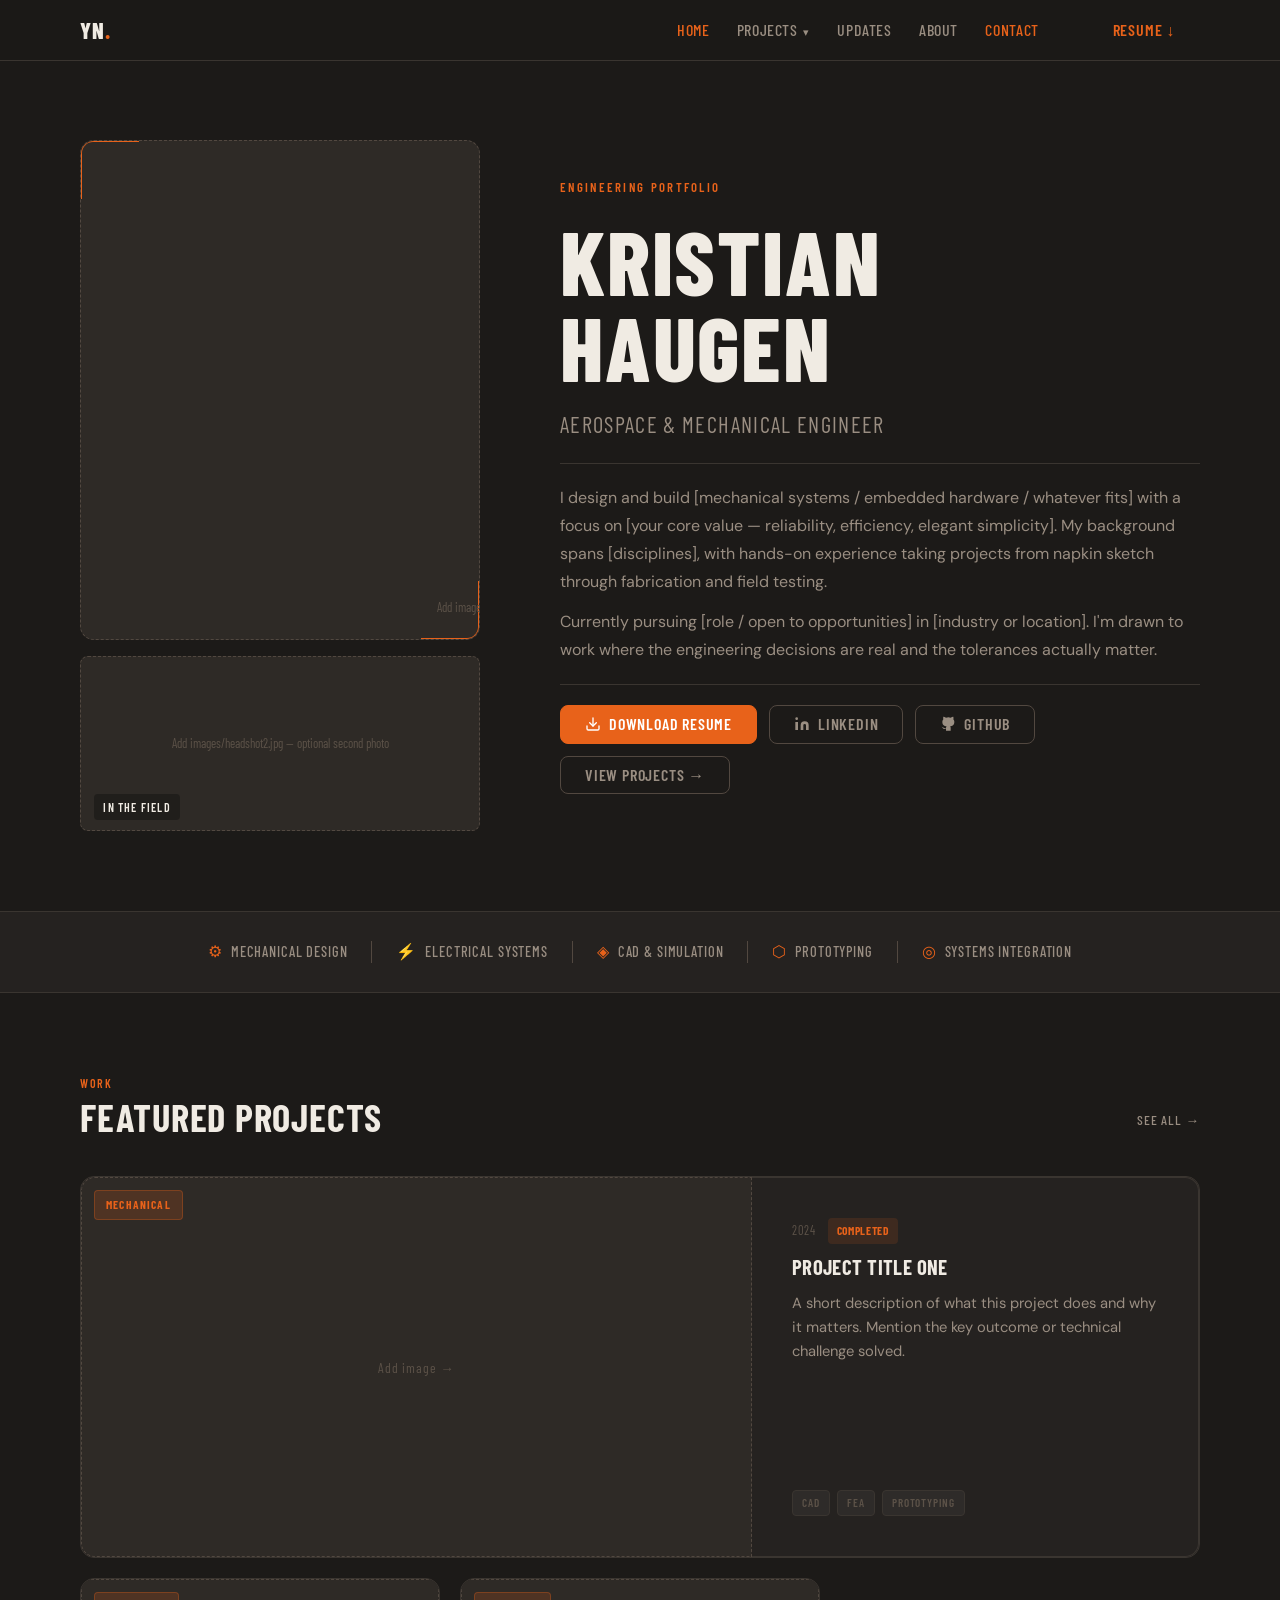
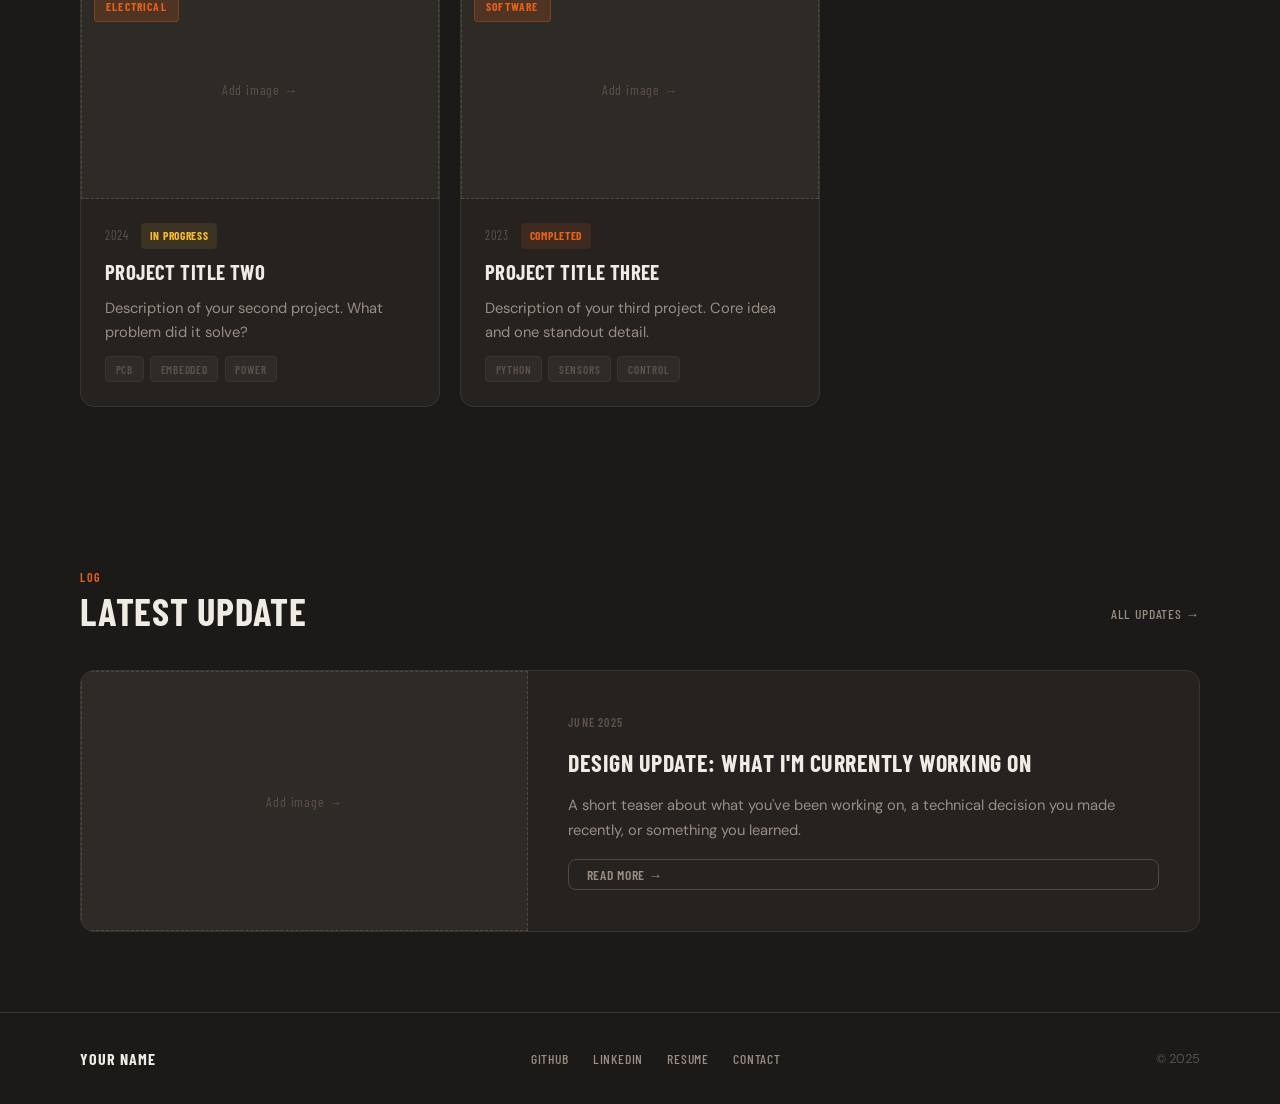
==== index.html @ bdaa8e54 "Folder Org" ====
<!DOCTYPE html>
<html lang="en">
<head>
  <meta charset="UTF-8">
  <meta name="viewport" content="width=device-width, initial-scale=1.0">
  <title>Your Name — Engineering Portfolio</title>
  <link rel="preconnect" href="https://fonts.googleapis.com">
  <link rel="preconnect" href="https://fonts.gstatic.com" crossorigin>
  <link href="https://fonts.googleapis.com/css2?family=Barlow+Condensed:wght@300;400;500;600;700;800&family=DM+Sans:wght@300;400;500&display=swap" rel="stylesheet">
  <link rel="stylesheet" href="style.css">
</head>
<body>

  <!-- ═══════════════════════════════════════
       NAVBAR
  ════════════════════════════════════════ -->
  <nav class="navbar" id="navbar">
    <div class="nav-inner">

      <a href="index.html" class="nav-logo">YN<span class="logo-dot">.</span></a>

      <ul class="nav-links" id="nav-links">
        <li><a href="index.html"   class="nav-link active">Home</a></li>

        <!-- ── PROJECTS DROPDOWN ──
             HOW TO ADD A NEW CATEGORY:
             1. Add a new <li> inside .dropdown-menu below
             2. Set href to projects.html?cat=yourcategory
             3. Add the matching category label to your project cards in projects.html
             See CATEGORY-GUIDE.md for the full step-by-step. -->
        <li class="dropdown">
          <a href="projects.html" class="nav-link dropdown-toggle" aria-haspopup="true" aria-expanded="false">
            Projects <span class="chevron" aria-hidden="true">▾</span>
          </a>
          <ul class="dropdown-menu" role="menu">
            <li role="none"><a href="projects.html"              role="menuitem" class="drop-link">All Projects</a></li>
            <li role="none" class="drop-divider" aria-hidden="true"></li>
            <li role="none"><a href="projects.html?cat=mechanical"  role="menuitem" class="drop-link">Mechanical</a></li>
            <li role="none"><a href="projects.html?cat=electrical"  role="menuitem" class="drop-link">Electrical</a></li>
            <li role="none"><a href="projects.html?cat=software"    role="menuitem" class="drop-link">Software</a></li>
            <li role="none"><a href="projects.html?cat=systems"     role="menuitem" class="drop-link">Systems</a></li>
            <!-- ADD NEW CATEGORIES HERE — copy the line above and change the cat= value and label -->
          </ul>
        </li>

        <li><a href="updates.html"  class="nav-link">Updates</a></li>
        <li><a href="about.html"    class="nav-link">About</a></li>
        <li><a href="contact/index.html"  class="nav-link">Contact</a></li>
      </ul>

      <div class="nav-right">
        <!-- Resume download button — replace # with path to your PDF -->
        <a href="docs/Kristian_Haugen_Resume.pdf" class="btn btn-outline-sm" download>Resume ↓</a>
        <button class="nav-toggle" aria-label="Toggle menu" onclick="toggleMenu()">
          <span></span><span></span><span></span>
        </button>
      </div>

    </div>

    <!-- Mobile menu -->
    <div class="nav-mobile" id="nav-mobile">
      <a href="index.html"   class="nav-link">Home</a>
      <div class="mobile-dropdown">
        <button class="nav-link mobile-cat-toggle" onclick="toggleMobileCat()">Projects ▾</button>
        <div class="mobile-cat-menu" id="mobile-cat-menu">
          <a href="projects.html"             class="drop-link">All Projects</a>
          <a href="projects.html?cat=mechanical"  class="drop-link">Mechanical</a>
          <a href="projects.html?cat=electrical"  class="drop-link">Electrical</a>
          <a href="projects.html?cat=software"    class="drop-link">Software</a>
          <a href="projects.html?cat=systems"     class="drop-link">Systems</a>
          <!-- ADD NEW CATEGORIES HERE TOO -->
        </div>
      </div>
      <a href="updates.html"  class="nav-link">Updates</a>
      <a href="about.html"    class="nav-link">About</a>
      <a href="contact/index.html"  class="nav-link">Contact</a>
      <a href="docs/Kristian_Haugen_Resume.pdf" class="btn btn-outline-sm" download style="width:fit-content">Resume ↓</a>
    </div>
  </nav>

  <!-- ═══════════════════════════════════════
       HERO — split layout: photo left, text right
  ════════════════════════════════════════ -->
  <header class="hero">
    <div class="hero-inner container">

      <!-- LEFT: headshot(s) -->
      <div class="hero-photos">
        <!-- PRIMARY HEADSHOT
             IMAGE: Replace src with your photo. Recommended: 600×800px portrait.
             The frame has an orange corner accent built into CSS — no edits needed. -->
        <div class="photo-primary">
          <img
            src="images/headshot.jpg"
            alt="Photo of Your Name"
            onerror="this.parentElement.classList.add('photo-placeholder')"
          >
        </div>

        <!-- SECONDARY HEADSHOT (optional — a lab photo, field photo, etc.)
             IMAGE: Remove this whole block if you only want one photo. -->
        <div class="photo-secondary">
          <img
            src="images/headshot2.jpg"
            alt="Your Name at work"
            onerror="this.parentElement.classList.add('photo-placeholder')"
          >
          <!-- Label that floats over the secondary photo -->
          <span class="photo-label">In the field</span>
        </div>
      </div>

      <!-- RIGHT: name, summary, links -->
      <div class="hero-text">
        <p class="hero-eyebrow">Engineering Portfolio</p>

        <!-- EDIT: Your full name -->
        <h1 class="hero-name">Kristian<br>Haugen</h1>

        <!-- EDIT: Your title/discipline -->
        <p class="hero-discipline">Aerospace &amp; Mechanical Engineer</p>

        <!-- ── PROFESSIONAL SUMMARY ──
             EDIT: 3–5 sentences. This is your elevator pitch.
             What you do, what drives you, what kind of work you seek.
             Visitors read this before deciding whether to look at your projects. -->
        <div class="hero-summary">
          <p>
            I design and build [mechanical systems / embedded hardware / whatever fits]
            with a focus on [your core value — reliability, efficiency, elegant simplicity].
            My background spans [disciplines], with hands-on experience taking projects
            from napkin sketch through fabrication and field testing.
          </p>
          <p>
            Currently pursuing [role / open to opportunities] in [industry or location].
            I'm drawn to work where the engineering decisions are real and the tolerances
            actually matter.
          </p>
        </div>

        <!-- ── PROFILE LINKS ── -->
        <div class="hero-links">
          <!-- Resume: replace resume.pdf with your actual file -->
          <a href="docs/Kristian_Haugen_Resume.pdf" class="btn btn-primary" download>
            <svg width="16" height="16" viewBox="0 0 24 24" fill="none" stroke="currentColor" stroke-width="2" stroke-linecap="round" stroke-linejoin="round" aria-hidden="true"><path d="M21 15v4a2 2 0 0 1-2 2H5a2 2 0 0 1-2-2v-4"/><polyline points="7 10 12 15 17 10"/><line x1="12" y1="15" x2="12" y2="3"/></svg>
            Download Resume
          </a>

          <!-- LinkedIn: replace # with your LinkedIn profile URL -->
          <a href="https://www.linkedin.com/in/kristianhaugen/" class="btn btn-ghost" target="_blank" rel="noopener">
            <svg width="16" height="16" viewBox="0 0 24 24" fill="currentColor" aria-hidden="true"><path d="M16 8a6 6 0 0 1 6 6v7h-4v-7a2 2 0 0 0-2-2 2 2 0 0 0-2 2v7h-4v-7a6 6 0 0 1 6-6z"/><rect x="2" y="9" width="4" height="12"/><circle cx="4" cy="4" r="2"/></svg>
            LinkedIn
          </a>

          <!-- GitHub: replace # with your GitHub URL -->
          <a href="https://github.com/Khaug929" class="btn btn-ghost" target="_blank" rel="noopener">
            <svg width="16" height="16" viewBox="0 0 24 24" fill="currentColor" aria-hidden="true"><path d="M9 19c-5 1.5-5-2.5-7-3m14 6v-3.87a3.37 3.37 0 0 0-.94-2.61c3.14-.35 6.44-1.54 6.44-7A5.44 5.44 0 0 0 20 4.77 5.07 5.07 0 0 0 19.91 1S18.73.65 16 2.48a13.38 13.38 0 0 0-7 0C6.27.65 5.09 1 5.09 1A5.07 5.07 0 0 0 5 4.77a5.44 5.44 0 0 0-1.5 3.78c0 5.42 3.3 6.61 6.44 7A3.37 3.37 0 0 0 9 18.13V22"/></svg>
            GitHub
          </a>

          <a href="projects.html" class="btn btn-ghost">View Projects →</a>
        </div>
      </div>
    </div>
  </header>

  <!-- ═══════════════════════════════════════
       SKILLS / FOCUS STRIP
  ════════════════════════════════════════ -->
  <section class="focus-strip">
    <div class="container">
      <div class="focus-inner">
        <!-- EDIT: Replace these with your actual areas -->
        <div class="focus-item">
          <span class="focus-icon" aria-hidden="true">⚙</span>
          <span class="focus-label">Mechanical Design</span>
        </div>
        <div class="focus-divider" aria-hidden="true"></div>
        <div class="focus-item">
          <span class="focus-icon" aria-hidden="true">⚡</span>
          <span class="focus-label">Electrical Systems</span>
        </div>
        <div class="focus-divider" aria-hidden="true"></div>
        <div class="focus-item">
          <span class="focus-icon" aria-hidden="true">◈</span>
          <span class="focus-label">CAD &amp; Simulation</span>
        </div>
        <div class="focus-divider" aria-hidden="true"></div>
        <div class="focus-item">
          <span class="focus-icon" aria-hidden="true">⬡</span>
          <span class="focus-label">Prototyping</span>
        </div>
        <div class="focus-divider" aria-hidden="true"></div>
        <div class="focus-item">
          <span class="focus-icon" aria-hidden="true">◎</span>
          <span class="focus-label">Systems Integration</span>
        </div>
      </div>
    </div>
  </section>

  <!-- ═══════════════════════════════════════
       FEATURED PROJECTS
  ════════════════════════════════════════ -->
  <section class="projects-section">
    <div class="container">
      <div class="section-header">
        <div>
          <p class="section-eyebrow">Work</p>
          <h2 class="section-title">Featured Projects</h2>
        </div>
        <a href="projects.html" class="see-all-link">See all →</a>
      </div>

      <div class="projects-grid">

        <!-- ── FEATURED CARD (wide) ── -->
        <!-- IMAGE: 800×500px recommended. Save to images/project1.jpg -->
        <article class="project-card featured" data-category="mechanical">
          <a href="project-template.html" class="card-image-link">
            <div class="card-image">
              <img src="images/project1.jpg" alt="Project one overview"
                   onerror="this.parentElement.classList.add('img-placeholder')">
              <span class="card-cat">Mechanical</span>
            </div>
          </a>
          <div class="card-body">
            <div class="card-meta">
              <span class="card-date">2024</span>
              <span class="card-status status-complete">Completed</span>
            </div>
            <h3 class="card-title"><a href="project-template.html">Project Title One</a></h3>
            <p class="card-desc">
              A short description of what this project does and why it matters.
              Mention the key outcome or technical challenge solved.
            </p>
            <div class="card-tags">
              <span class="tag">CAD</span>
              <span class="tag">FEA</span>
              <span class="tag">Prototyping</span>
            </div>
          </div>
        </article>

        <!-- ── CARD 2 ── -->
        <article class="project-card" data-category="electrical">
          <a href="project-template.html" class="card-image-link">
            <div class="card-image">
              <img src="images/project2.jpg" alt="Project two overview"
                   onerror="this.parentElement.classList.add('img-placeholder')">
              <span class="card-cat">Electrical</span>
            </div>
          </a>
          <div class="card-body">
            <div class="card-meta">
              <span class="card-date">2024</span>
              <span class="card-status status-progress">In Progress</span>
            </div>
            <h3 class="card-title"><a href="project-template.html">Project Title Two</a></h3>
            <p class="card-desc">Description of your second project. What problem did it solve?</p>
            <div class="card-tags">
              <span class="tag">PCB</span>
              <span class="tag">Embedded</span>
              <span class="tag">Power</span>
            </div>
          </div>
        </article>

        <!-- ── CARD 3 ── -->
        <article class="project-card" data-category="software">
          <a href="project-template.html" class="card-image-link">
            <div class="card-image">
              <img src="images/project3.jpg" alt="Project three overview"
                   onerror="this.parentElement.classList.add('img-placeholder')">
              <span class="card-cat">Software</span>
            </div>
          </a>
          <div class="card-body">
            <div class="card-meta">
              <span class="card-date">2023</span>
              <span class="card-status status-complete">Completed</span>
            </div>
            <h3 class="card-title"><a href="project-template.html">Project Title Three</a></h3>
            <p class="card-desc">Description of your third project. Core idea and one standout detail.</p>
            <div class="card-tags">
              <span class="tag">Python</span>
              <span class="tag">Sensors</span>
              <span class="tag">Control</span>
            </div>
          </div>
        </article>

      </div><!-- /projects-grid -->
    </div>
  </section>

  <!-- ═══════════════════════════════════════
       LATEST UPDATE
  ════════════════════════════════════════ -->
  <section class="updates-section">
    <div class="container">
      <div class="section-header">
        <div>
          <p class="section-eyebrow">Log</p>
          <h2 class="section-title">Latest Update</h2>
        </div>
        <a href="updates.html" class="see-all-link">All updates →</a>
      </div>
      <div class="update-card">
        <div class="update-image">
          <img src="images/update1.jpg" alt="Update image"
               onerror="this.parentElement.classList.add('img-placeholder')">
        </div>
        <div class="update-body">
          <span class="update-date">June 2025</span>
          <h3 class="update-title">Design Update: What I'm Currently Working On</h3>
          <p class="update-excerpt">
            A short teaser about what you've been working on, a technical decision
            you made recently, or something you learned.
          </p>
          <a href="updates.html" class="btn btn-ghost btn-sm">Read more →</a>
        </div>
      </div>
    </div>
  </section>

  <!-- ═══════════════════════════════════════
       FOOTER
  ════════════════════════════════════════ -->
  <footer class="footer">
    <div class="container">
      <div class="footer-inner">
        <span class="footer-name">Your Name</span>
        <div class="footer-links">
          <a href="https://github.com/Khaug929"            class="footer-link" target="_blank" rel="noopener">GitHub</a>
          <a href="https://www.linkedin.com/in/kristianhaugen/"            class="footer-link" target="_blank" rel="noopener">LinkedIn</a>
          <a href="docs/Kristian_Haugen_Resume.pdf"   class="footer-link" download>Resume</a>
          <a href="contact/index.html" class="footer-link">Contact</a>
        </div>
        <span class="footer-copy">&copy; 2025</span>
      </div>
    </div>
  </footer>

  <script src="main.js"></script>
</body>
</html>
---- style.css ----
/* ═══════════════════════════════════════════════
   DESIGN TOKENS — Orange & Charcoal
════════════════════════════════════════════════ */
:root {
  /* Backgrounds */
  --bg:          #1C1A18;   /* charcoal base */
  --bg-card:     #252220;   /* card surface */
  --bg-card-2:   #2E2A26;   /* card hover / inset */
  --bg-nav:      rgba(28,26,24,.9);

  /* Borders */
  --border:      #3A3530;
  --border-lit:  #524840;

  /* Accent — ember orange */
  --accent:      #E8621A;
  --accent-dark: #C04E12;
  --accent-dim:  rgba(232,98,26,.12);
  --accent-glow: rgba(232,98,26,.22);

  /* Text */
  --text:        #F0EBE3;   /* warm off-white */
  --text-muted:  #9A8E82;   /* warm gray */
  --text-dim:    #5C5248;   /* dark warm gray */

  /* Typography */
  --font-disp:   'Barlow Condensed', sans-serif;
  --font-body:   'DM Sans', sans-serif;

  /* Layout */
  --nav-h:       60px;
  --radius:      8px;
  --radius-lg:   14px;
  --trans:       .2s ease;
}

/* ═══════════════════════════════════════════════
   RESET
════════════════════════════════════════════════ */
*, *::before, *::after { box-sizing: border-box; margin: 0; padding: 0; }
html { scroll-behavior: smooth; }
body {
  background: var(--bg);
  color: var(--text);
  font-family: var(--font-body);
  font-size: 16px;
  line-height: 1.7;
  -webkit-font-smoothing: antialiased;
}
img { display: block; width: 100%; height: 100%; object-fit: cover; }
a { color: inherit; text-decoration: none; }
ul { list-style: none; }

.container {
  width: min(1120px, 100% - 3rem);
  margin-inline: auto;
}

/* ═══════════════════════════════════════════════
   NAVBAR
════════════════════════════════════════════════ */
.navbar {
  position: fixed;
  top: 0; left: 0; right: 0;
  z-index: 200;
  background: var(--bg-nav);
  backdrop-filter: blur(16px);
  -webkit-backdrop-filter: blur(16px);
  border-bottom: 1px solid var(--border);
  transition: border-color var(--trans), background var(--trans);
}
.navbar.scrolled {
  background: rgba(28,26,24,.97);
  border-color: var(--border-lit);
}
.nav-inner {
  display: flex;
  align-items: center;
  height: var(--nav-h);
  width: min(1120px, 100% - 3rem);
  margin-inline: auto;
  gap: 1.5rem;
}
.nav-logo {
  font-family: var(--font-disp);
  font-weight: 800;
  font-size: 1.4rem;
  letter-spacing: .04em;
  text-transform: uppercase;
  flex-shrink: 0;
}
.logo-dot { color: var(--accent); }

/* nav links list */
.nav-links {
  display: flex;
  align-items: center;
  gap: .1rem;
  margin-left: auto;
}
.nav-link {
  font-family: var(--font-disp);
  font-size: 1rem;
  font-weight: 500;
  letter-spacing: .04em;
  text-transform: uppercase;
  color: var(--text-muted);
  padding: .35rem .8rem;
  border-radius: 5px;
  transition: color var(--trans), background var(--trans);
  background: none;
  border: none;
  cursor: pointer;
}
.nav-link:hover, .nav-link:focus-visible { color: var(--text); background: rgba(255,255,255,.05); }
.nav-link.active { color: var(--accent); }
.chevron { font-size: .7rem; margin-left: 2px; display: inline-block; transition: transform var(--trans); }

/* ── Dropdown ── */
.dropdown { position: relative; }
.dropdown-menu {
  position: absolute;
  top: calc(100% + 8px);
  left: 50%;
  transform: translateX(-50%);
  min-width: 180px;
  background: var(--bg-card);
  border: 1px solid var(--border-lit);
  border-radius: var(--radius-lg);
  padding: .5rem;
  opacity: 0;
  visibility: hidden;
  pointer-events: none;
  transform: translateX(-50%) translateY(-6px);
  transition: opacity var(--trans), transform var(--trans), visibility var(--trans);
  box-shadow: 0 12px 32px rgba(0,0,0,.5);
}
/* Show on hover OR keyboard focus-within */
.dropdown:hover .dropdown-menu,
.dropdown:focus-within .dropdown-menu {
  opacity: 1;
  visibility: visible;
  pointer-events: auto;
  transform: translateX(-50%) translateY(0);
}
.dropdown:hover .chevron,
.dropdown:focus-within .chevron { transform: rotate(180deg); }

.drop-link {
  display: block;
  font-family: var(--font-disp);
  font-size: .95rem;
  font-weight: 500;
  letter-spacing: .04em;
  text-transform: uppercase;
  color: var(--text-muted);
  padding: .5rem .85rem;
  border-radius: 6px;
  transition: color var(--trans), background var(--trans);
}
.drop-link:hover { color: var(--accent); background: var(--accent-dim); }
.drop-divider {
  height: 1px;
  background: var(--border);
  margin: .35rem .5rem;
}

/* nav right — resume button + hamburger */
.nav-right { display: flex; align-items: center; gap: .75rem; margin-left: .75rem; }
.btn-outline-sm {
  font-family: var(--font-disp);
  font-size: .85rem;
  font-weight: 600;
  letter-spacing: .06em;
  text-transform: uppercase;
  padding: .35rem .9rem;
  border: 1.5px solid var(--accent);
  border-radius: 5px;
  color: var(--accent);
  background: transparent;
  transition: all var(--trans);
  white-space: nowrap;
  cursor: pointer;
}
.btn-outline-sm:hover { background: var(--accent); color: var(--bg); }

/* hamburger */
.nav-toggle {
  display: none;
  flex-direction: column;
  gap: 5px;
  background: none;
  border: none;
  cursor: pointer;
  padding: 5px;
}
.nav-toggle span {
  display: block;
  width: 22px; height: 2px;
  background: var(--text);
  border-radius: 2px;
  transition: var(--trans);
}

/* Mobile menu */
.nav-mobile {
  display: none;
  flex-direction: column;
  gap: .25rem;
  padding: .75rem 1.25rem 1.25rem;
  border-top: 1px solid var(--border);
}
.nav-mobile.open { display: flex; }
.nav-mobile .nav-link { font-size: 1.05rem; padding: .55rem .75rem; text-align: left; width: 100%; }

.mobile-dropdown { display: flex; flex-direction: column; }
.mobile-cat-toggle { font-size: 1.05rem; padding: .55rem .75rem; text-align: left; }
.mobile-cat-menu {
  display: none;
  flex-direction: column;
  padding: .25rem 0 .25rem 1.25rem;
  border-left: 2px solid var(--border-lit);
  margin: .25rem 0 .25rem .75rem;
  gap: .15rem;
}
.mobile-cat-menu.open { display: flex; }
.mobile-cat-menu .drop-link { font-size: .95rem; padding: .4rem .6rem; }

/* ═══════════════════════════════════════════════
   BUTTONS
════════════════════════════════════════════════ */
.btn {
  display: inline-flex;
  align-items: center;
  gap: .5rem;
  font-family: var(--font-disp);
  font-size: 1rem;
  font-weight: 600;
  letter-spacing: .05em;
  text-transform: uppercase;
  padding: .65rem 1.5rem;
  border-radius: var(--radius);
  border: 1.5px solid transparent;
  cursor: pointer;
  transition: all var(--trans);
  white-space: nowrap;
  line-height: 1;
}
.btn-primary {
  background: var(--accent);
  color: #fff;
  border-color: var(--accent);
}
.btn-primary:hover { background: var(--accent-dark); border-color: var(--accent-dark); transform: translateY(-1px); }
.btn-ghost {
  background: transparent;
  color: var(--text-muted);
  border-color: var(--border-lit);
}
.btn-ghost:hover { color: var(--accent); border-color: var(--accent); transform: translateY(-1px); }
.btn-sm { font-size: .85rem; padding: .48rem 1.1rem; }

/* ═══════════════════════════════════════════════
   HERO — split layout
════════════════════════════════════════════════ */
.hero {
  min-height: 100svh;
  padding-top: var(--nav-h);
  display: flex;
  align-items: center;
  border-bottom: 1px solid var(--border);
  overflow: hidden;
}
.hero-inner {
  display: grid;
  grid-template-columns: 400px 1fr;
  gap: 5rem;
  align-items: center;
  padding: 5rem 0 5rem;
}

/* ── Photo column ── */
.hero-photos {
  display: grid;
  grid-template-rows: auto auto;
  gap: 1rem;
  position: relative;
}

/* Primary headshot */
.photo-primary {
  position: relative;
  aspect-ratio: 4 / 5;
  border-radius: var(--radius-lg);
  overflow: hidden;
  background: var(--bg-card-2);
  border: 1px solid var(--border);
  /* Orange corner accent */
}
.photo-primary::before {
  content: '';
  position: absolute;
  top: -2px; left: -2px;
  width: 60px; height: 60px;
  border-top: 3px solid var(--accent);
  border-left: 3px solid var(--accent);
  border-radius: var(--radius-lg) 0 0 0;
  z-index: 2;
  pointer-events: none;
}
.photo-primary::after {
  content: '';
  position: absolute;
  bottom: -2px; right: -2px;
  width: 60px; height: 60px;
  border-bottom: 3px solid var(--accent);
  border-right: 3px solid var(--accent);
  border-radius: 0 0 var(--radius-lg) 0;
  z-index: 2;
  pointer-events: none;
}
.photo-primary img { width: 100%; height: 100%; object-fit: cover; object-position: center top; }

/* Secondary headshot */
.photo-secondary {
  position: relative;
  aspect-ratio: 16 / 7;
  border-radius: var(--radius);
  overflow: hidden;
  background: var(--bg-card-2);
  border: 1px solid var(--border);
}
.photo-secondary img { width: 100%; height: 100%; object-fit: cover; }
.photo-label {
  position: absolute;
  bottom: .6rem; left: .8rem;
  font-family: var(--font-disp);
  font-size: .75rem;
  font-weight: 600;
  letter-spacing: .1em;
  text-transform: uppercase;
  color: var(--text);
  background: rgba(28,26,24,.7);
  padding: .2rem .6rem;
  border-radius: 4px;
  backdrop-filter: blur(6px);
}

/* Placeholder styling for missing photos */
.photo-placeholder {
  display: flex;
  align-items: center;
  justify-content: center;
  border: 1px dashed var(--border-lit) !important;
}
.photo-placeholder img { display: none; }
.photo-placeholder::after {
  content: attr(data-hint);
  font-family: var(--font-disp);
  font-size: .8rem;
  color: var(--text-dim);
  text-align: center;
  padding: 1rem;
  pointer-events: none;
}
.photo-primary.photo-placeholder::after { content: 'Add images/headshot.jpg\n600×800px portrait'; white-space: pre; }
.photo-secondary.photo-placeholder::after { content: 'Add images/headshot2.jpg — optional second photo'; }

/* ── Text column ── */
.hero-text {
  display: flex;
  flex-direction: column;
  gap: 1.25rem;
}
.hero-eyebrow {
  font-family: var(--font-disp);
  font-size: .8rem;
  font-weight: 600;
  letter-spacing: .18em;
  text-transform: uppercase;
  color: var(--accent);
}
.hero-name {
  font-family: var(--font-disp);
  font-size: clamp(4rem, 7vw, 6.5rem);
  font-weight: 800;
  letter-spacing: .02em;
  text-transform: uppercase;
  line-height: .95;
  color: var(--text);
}
.hero-discipline {
  font-family: var(--font-disp);
  font-size: 1.4rem;
  font-weight: 400;
  letter-spacing: .06em;
  text-transform: uppercase;
  color: var(--text-muted);
  margin-top: -.25rem;
}

/* Professional summary */
.hero-summary {
  display: flex;
  flex-direction: column;
  gap: .75rem;
  padding: 1.25rem 0;
  border-top: 1px solid var(--border);
  border-bottom: 1px solid var(--border);
}
.hero-summary p {
  font-size: 1rem;
  color: var(--text-muted);
  line-height: 1.75;
}

/* Link row */
.hero-links {
  display: flex;
  flex-wrap: wrap;
  gap: .75rem;
  align-items: center;
}

/* ═══════════════════════════════════════════════
   FOCUS STRIP
════════════════════════════════════════════════ */
.focus-strip {
  background: var(--bg-card);
  border-bottom: 1px solid var(--border);
  padding: 1.25rem 0;
}
.focus-inner {
  display: flex;
  align-items: center;
  justify-content: center;
  flex-wrap: wrap;
  gap: 0;
}
.focus-item {
  display: flex;
  align-items: center;
  gap: .55rem;
  padding: .5rem 1.5rem;
}
.focus-icon {
  font-size: 1rem;
  color: var(--accent);
  line-height: 1;
}
.focus-label {
  font-family: var(--font-disp);
  font-size: .9rem;
  font-weight: 500;
  letter-spacing: .06em;
  text-transform: uppercase;
  color: var(--text-muted);
  white-space: nowrap;
}
.focus-divider {
  width: 1px;
  height: 1.4rem;
  background: var(--border-lit);
  flex-shrink: 0;
}

/* ═══════════════════════════════════════════════
   SECTION HEADERS
════════════════════════════════════════════════ */
.projects-section,
.updates-section { padding: 5rem 0; }

.section-header {
  display: flex;
  align-items: flex-end;
  justify-content: space-between;
  margin-bottom: 2.5rem;
}
.section-eyebrow {
  font-family: var(--font-disp);
  font-size: .75rem;
  font-weight: 600;
  letter-spacing: .14em;
  text-transform: uppercase;
  color: var(--accent);
  margin-bottom: .25rem;
}
.section-title {
  font-family: var(--font-disp);
  font-size: clamp(1.8rem, 3vw, 2.5rem);
  font-weight: 700;
  letter-spacing: .02em;
  text-transform: uppercase;
  line-height: 1;
}
.see-all-link {
  font-family: var(--font-disp);
  font-size: .85rem;
  font-weight: 500;
  letter-spacing: .06em;
  text-transform: uppercase;
  color: var(--text-muted);
  padding-bottom: 4px;
  border-bottom: 1px solid transparent;
  transition: color var(--trans), border-color var(--trans);
}
.see-all-link:hover { color: var(--accent); border-color: var(--accent); }

/* ═══════════════════════════════════════════════
   PROJECT CARDS
════════════════════════════════════════════════ */
.projects-grid {
  display: grid;
  grid-template-columns: repeat(3, 1fr);
  gap: 1.25rem;
}
/* Featured spans full width */
.project-card.featured {
  grid-column: 1 / -1;
  display: grid;
  grid-template-columns: 1.5fr 1fr;
  gap: 0;
}
.project-card.featured .card-image {
  height: 380px;
  border-radius: var(--radius-lg) 0 0 var(--radius-lg);
}
.project-card.featured .card-body {
  border-radius: 0 var(--radius-lg) var(--radius-lg) 0;
  border-top: 1px solid var(--border);
  border-right: 1px solid var(--border);
  border-bottom: 1px solid var(--border);
  padding: 2.5rem;
  display: flex;
  flex-direction: column;
  justify-content: center;
}

.project-card {
  background: var(--bg-card);
  border-radius: var(--radius-lg);
  overflow: hidden;
  border: 1px solid var(--border);
  transition: border-color var(--trans), transform var(--trans), box-shadow var(--trans);
}
.project-card:not(.featured) { display: flex; flex-direction: column; }
.project-card:hover {
  border-color: var(--border-lit);
  transform: translateY(-3px);
  box-shadow: 0 8px 28px rgba(0,0,0,.35);
}

/* card image */
.card-image-link { display: block; }
.card-image {
  position: relative;
  height: 220px;
  overflow: hidden;
  background: var(--bg-card-2);
}
.card-image img { transition: transform .4s ease; }
.project-card:hover .card-image img { transform: scale(1.04); }

.img-placeholder {
  border: 1px dashed var(--border-lit) !important;
}
.img-placeholder::after {
  content: 'Add image →';
  position: absolute;
  inset: 0;
  display: flex;
  align-items: center;
  justify-content: center;
  font-family: var(--font-disp);
  font-size: .85rem;
  letter-spacing: .06em;
  color: var(--text-dim);
}
.img-placeholder img { display: none; }

/* category badge */
.card-cat {
  position: absolute;
  top: .75rem; left: .75rem;
  font-family: var(--font-disp);
  font-size: .72rem;
  font-weight: 700;
  letter-spacing: .1em;
  text-transform: uppercase;
  background: rgba(232,98,26,.18);
  color: var(--accent);
  padding: .25rem .7rem;
  border-radius: 4px;
  border: 1px solid rgba(232,98,26,.3);
}

/* card body */
.card-body {
  padding: 1.5rem;
  display: flex;
  flex-direction: column;
  gap: .7rem;
  flex: 1;
}
.card-meta { display: flex; align-items: center; gap: .75rem; }
.card-date {
  font-family: var(--font-disp);
  font-size: .78rem;
  letter-spacing: .06em;
  color: var(--text-dim);
}
.card-status {
  font-family: var(--font-disp);
  font-size: .72rem;
  font-weight: 700;
  letter-spacing: .06em;
  text-transform: uppercase;
  padding: .18rem .55rem;
  border-radius: 4px;
}
.status-complete  { background: rgba(232,98,26,.12); color: var(--accent); }
.status-progress  { background: rgba(250,189,47,.1);  color: #FABD2F; }
.status-concept   { background: rgba(100,120,150,.1); color: var(--text-muted); }

.card-title {
  font-family: var(--font-disp);
  font-size: 1.3rem;
  font-weight: 700;
  letter-spacing: .02em;
  text-transform: uppercase;
  line-height: 1.2;
}
.card-title a:hover { color: var(--accent); }
.card-desc {
  font-size: .92rem;
  color: var(--text-muted);
  line-height: 1.65;
  flex: 1;
}
.card-tags { display: flex; flex-wrap: wrap; gap: .4rem; margin-top: auto; }
.tag {
  font-family: var(--font-disp);
  font-size: .7rem;
  font-weight: 600;
  letter-spacing: .07em;
  text-transform: uppercase;
  color: var(--text-dim);
  background: rgba(255,255,255,.04);
  border: 1px solid var(--border);
  padding: .18rem .6rem;
  border-radius: 4px;
}

/* ═══════════════════════════════════════════════
   UPDATE CARD
════════════════════════════════════════════════ */
.update-card {
  display: grid;
  grid-template-columns: 2fr 3fr;
  background: var(--bg-card);
  border: 1px solid var(--border);
  border-radius: var(--radius-lg);
  overflow: hidden;
  transition: border-color var(--trans);
}
.update-card:hover { border-color: var(--border-lit); }
.update-image {
  min-height: 260px;
  background: var(--bg-card-2);
  overflow: hidden;
  position: relative;
}
.update-body {
  padding: 2.5rem;
  display: flex;
  flex-direction: column;
  justify-content: center;
  gap: 1rem;
}
.update-date {
  font-family: var(--font-disp);
  font-size: .75rem;
  font-weight: 600;
  letter-spacing: .1em;
  text-transform: uppercase;
  color: var(--text-dim);
}
.update-title {
  font-family: var(--font-disp);
  font-size: 1.5rem;
  font-weight: 700;
  letter-spacing: .02em;
  text-transform: uppercase;
  line-height: 1.2;
}
.update-excerpt {
  font-size: .92rem;
  color: var(--text-muted);
  line-height: 1.7;
}

/* ═══════════════════════════════════════════════
   FOOTER
════════════════════════════════════════════════ */
.footer {
  border-top: 1px solid var(--border);
  padding: 2rem 0;
}
.footer-inner {
  display: flex;
  align-items: center;
  justify-content: space-between;
  gap: 1.5rem;
  flex-wrap: wrap;
}
.footer-name {
  font-family: var(--font-disp);
  font-size: 1rem;
  font-weight: 700;
  letter-spacing: .06em;
  text-transform: uppercase;
}
.footer-links { display: flex; gap: 1.5rem; flex-wrap: wrap; }
.footer-link {
  font-family: var(--font-disp);
  font-size: .85rem;
  font-weight: 500;
  letter-spacing: .06em;
  text-transform: uppercase;
  color: var(--text-muted);
  transition: color var(--trans);
}
.footer-link:hover { color: var(--accent); }
.footer-copy { font-size: .8rem; color: var(--text-dim); }

/* ═══════════════════════════════════════════════
   RESPONSIVE
════════════════════════════════════════════════ */
@media (max-width: 960px) {
  .hero-inner {
    grid-template-columns: 1fr;
    gap: 3rem;
    padding: 3.5rem 0 4rem;
  }
  .hero-photos {
    grid-template-columns: 1fr 1fr;
    grid-template-rows: auto;
    max-width: 560px;
    margin-inline: auto;
  }
  .photo-primary  { aspect-ratio: 3 / 4; }
  .photo-secondary { aspect-ratio: 3 / 4; }
  .hero-name { font-size: 4.5rem; }
  .projects-grid { grid-template-columns: 1fr 1fr; }
  .project-card.featured { grid-column: 1 / -1; grid-template-columns: 1fr; }
  .project-card.featured .card-image {
    height: 260px;
    border-radius: var(--radius-lg) var(--radius-lg) 0 0;
  }
  .project-card.featured .card-body {
    border-radius: 0 0 var(--radius-lg) var(--radius-lg);
    border: 1px solid var(--border);
    border-top: none;
  }
  .update-card { grid-template-columns: 1fr; }
  .update-image { min-height: 200px; }
  .nav-links { display: none; }
  .nav-right .btn-outline-sm { display: none; }
  .nav-toggle { display: flex; }
}

@media (max-width: 600px) {
  .hero-photos { grid-template-columns: 1fr; max-width: 320px; }
  .photo-secondary { display: none; }
  .hero-name { font-size: 3.5rem; }
  .projects-grid { grid-template-columns: 1fr; }
  .focus-inner { justify-content: flex-start; overflow-x: auto; flex-wrap: nowrap; padding: 0 .5rem; }
  .footer-inner { flex-direction: column; align-items: flex-start; gap: .75rem; }
  .hero-links { gap: .6rem; }
  .btn { font-size: .88rem; padding: .58rem 1.1rem; }
}

/* ═══════════════════════════════════════════════
   ACCESSIBILITY
════════════════════════════════════════════════ */
@media (prefers-reduced-motion: reduce) {
  *, *::before, *::after { animation: none !important; transition-duration: .01ms !important; }
}
:focus-visible { outline: 2px solid var(--accent); outline-offset: 3px; border-radius: 4px; }
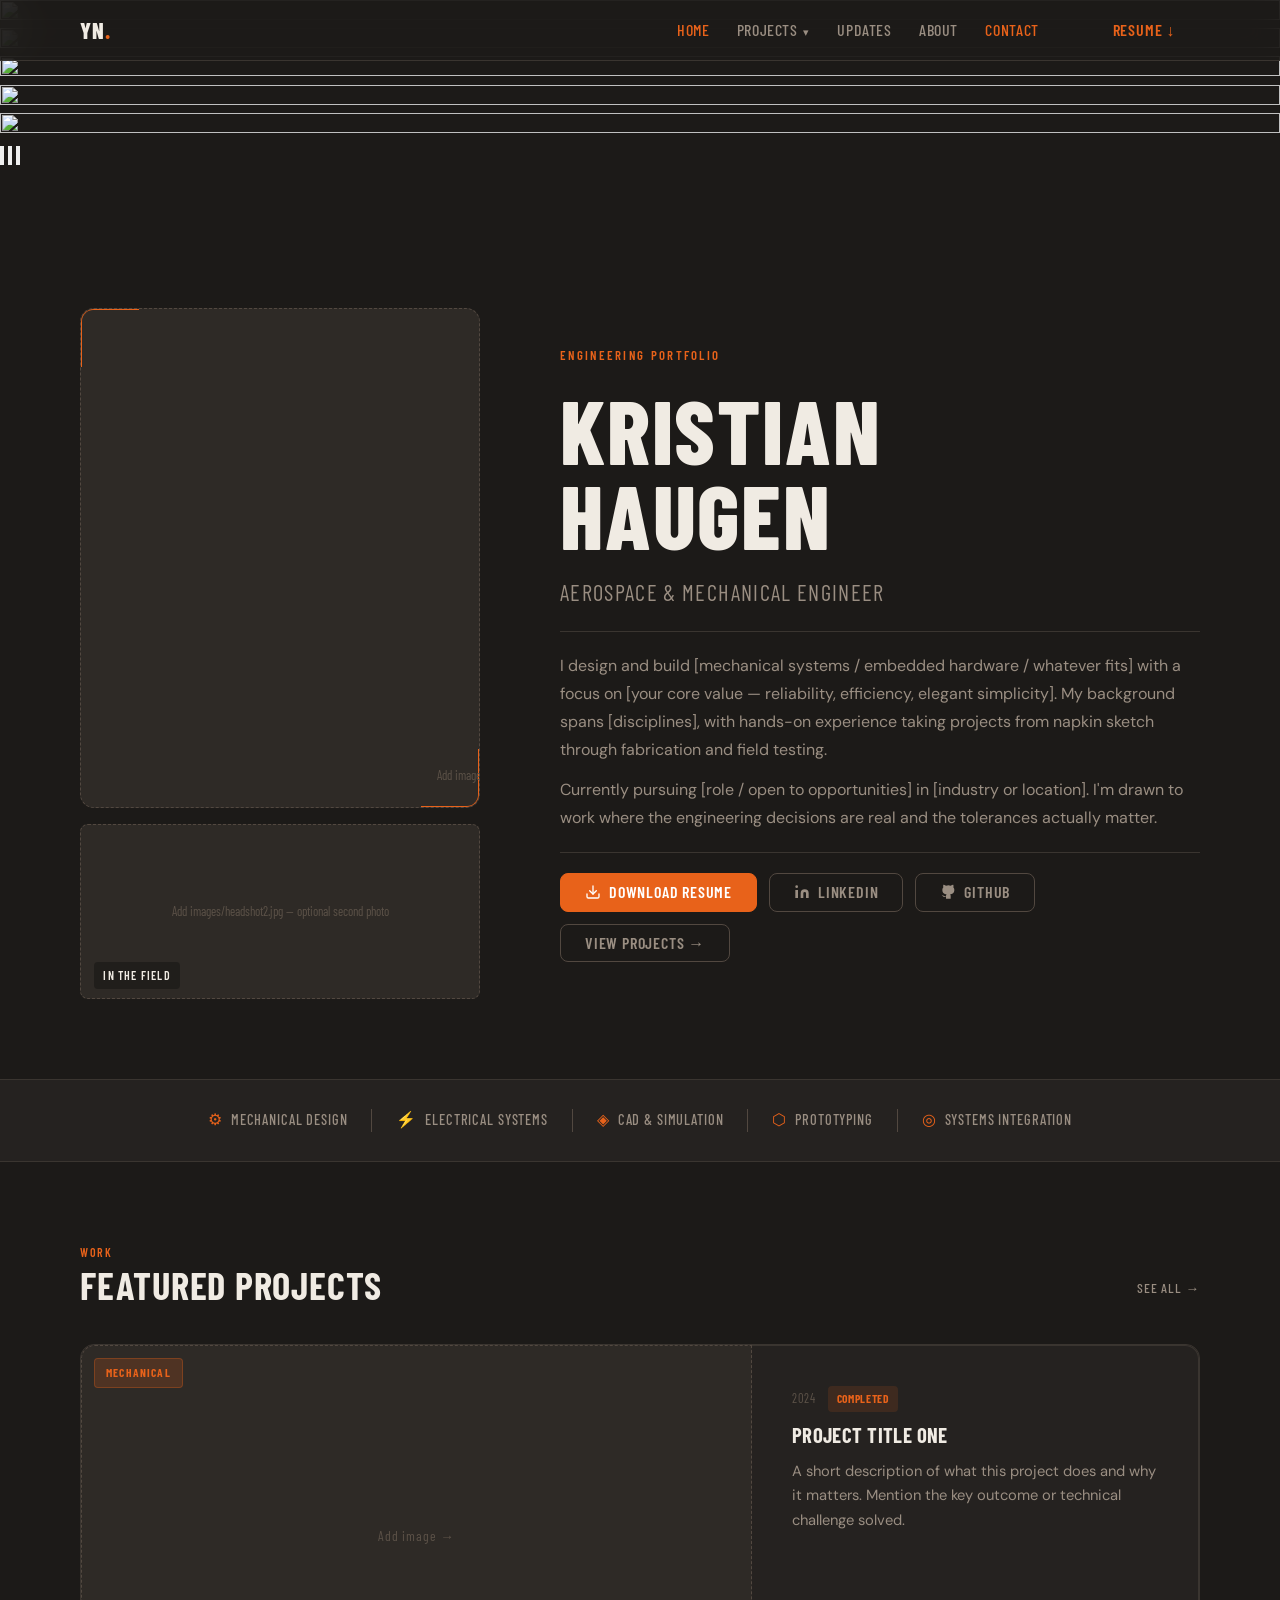
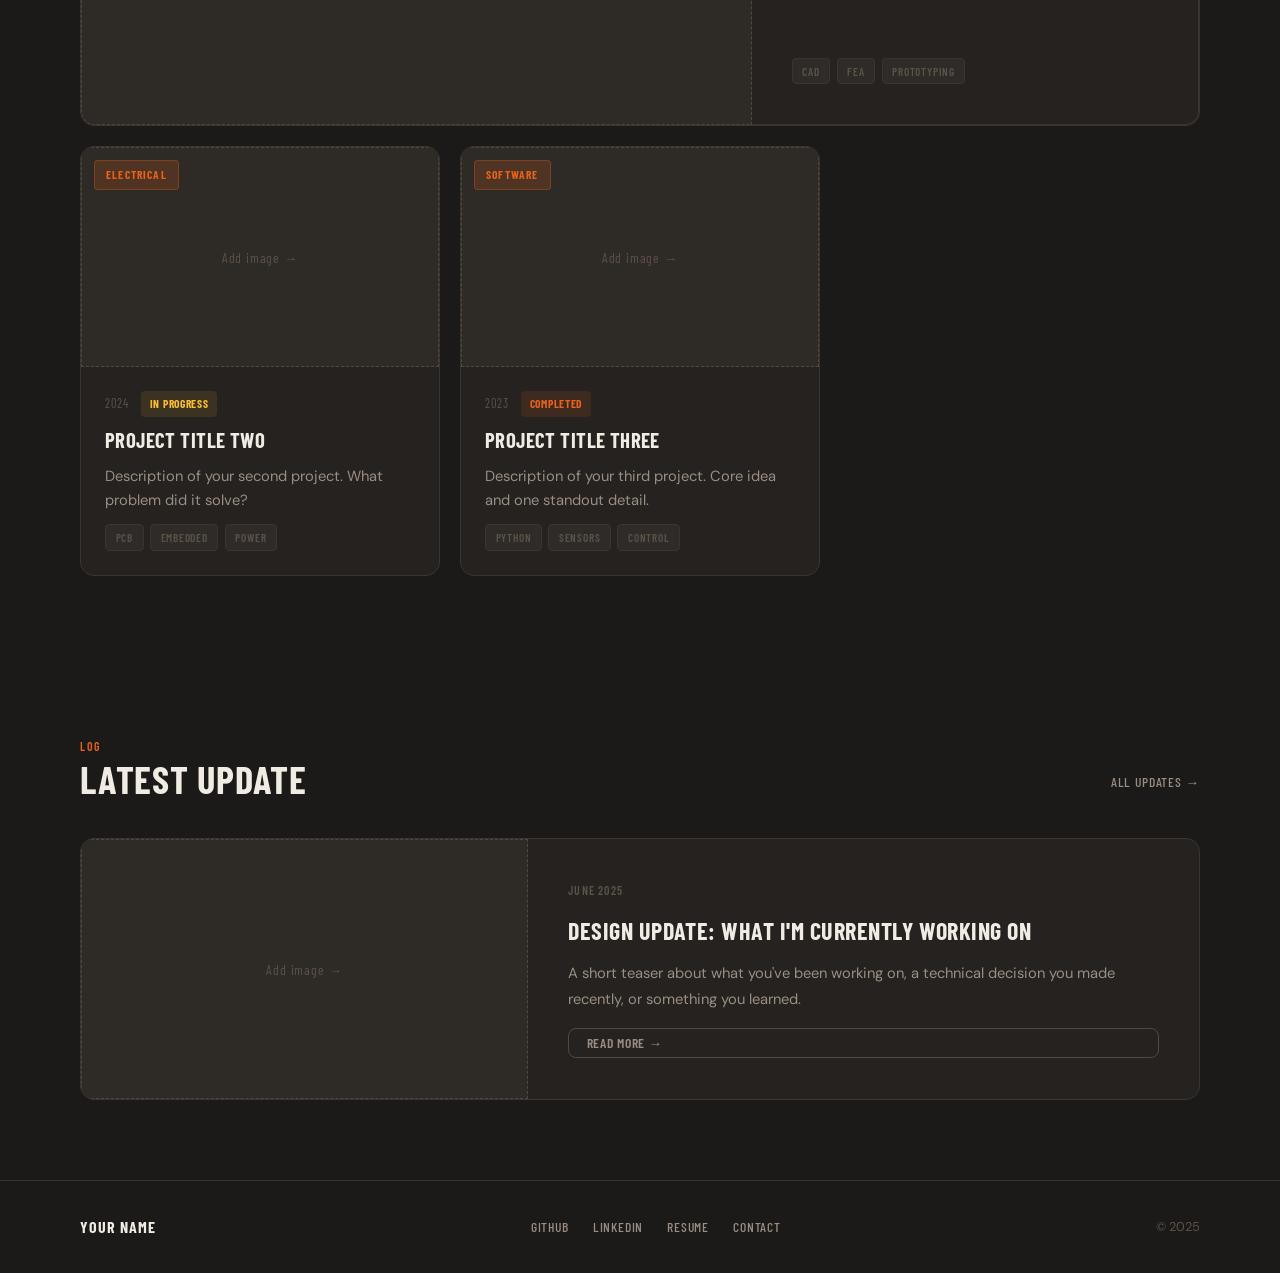
==== commit 2d333d19: "Added Slideshow Function to homepage" ====
--- a/index.html
+++ b/index.html
@@ -79,6 +79,123 @@
     </div>
   </nav>
 
+    <!-- ═══════════════════════════════════════
+       SLIDESHOW
+       HOW TO ADD IMAGES:
+       1. Drop any jpg/png/webp into the images/slideshow/ folder
+       2. Add a new <li> inside .ss-track for each image, copying
+          the pattern below — just change the src filename.
+       3. Order in the HTML = order in the rotation.
+       No captions, no links — pure visual.
+  ════════════════════════════════════════ -->
+  <section class="slideshow" id="slideshow" aria-label="Photo slideshow">
+ 
+    <!-- ── Track: one <li> per image ── -->
+    <ul class="ss-track" id="ss-track" role="list">
+ 
+      <!-- SLIDE 1 — EDIT src to your filename -->
+      <li class="ss-slide" role="listitem" aria-hidden="false">
+        <div class="ss-bg-blur" aria-hidden="true"></div>
+        <img class="ss-img" src="images/slideshow/slide1.jpg" alt="" draggable="false">
+      </li>
+ 
+      <!-- SLIDE 2 -->
+      <li class="ss-slide" role="listitem" aria-hidden="true">
+        <div class="ss-bg-blur" aria-hidden="true"></div>
+        <img class="ss-img" src="images/slideshow/slide2.jpg" alt="" draggable="false">
+      </li>
+ 
+      <!-- SLIDE 3 -->
+      <li class="ss-slide" role="listitem" aria-hidden="true">
+        <div class="ss-bg-blur" aria-hidden="true"></div>
+        <img class="ss-img" src="images/slideshow/slide3.jpg" alt="" draggable="false">
+      </li>
+ 
+      <!-- SLIDE 4 -->
+      <li class="ss-slide" role="listitem" aria-hidden="true">
+        <div class="ss-bg-blur" aria-hidden="true"></div>
+        <img class="ss-img" src="images/slideshow/slide4.jpg" alt="" draggable="false">
+      </li>
+ 
+      <!-- SLIDE 5 -->
+      <li class="ss-slide" role="listitem" aria-hidden="true">
+        <div class="ss-bg-blur" aria-hidden="true"></div>
+        <img class="ss-img" src="images/slideshow/slide5.jpg" alt="" draggable="false">
+      </li>
+ 
+      <!-- ADD MORE SLIDES: copy any <li> block above and change the src -->
+ 
+    </ul>
+ 
+    <!-- ── Left arrow ── -->
+    <button class="ss-arrow ss-arrow-prev" id="ss-prev" aria-label="Previous image">
+      <svg viewBox="0 0 24 24" fill="none" stroke="currentColor"
+           stroke-width="2.2" stroke-linecap="round" stroke-linejoin="round" aria-hidden="true">
+        <polyline points="15 18 9 12 15 6"/>
+      </svg>
+    </button>
+ 
+    <!-- ── Right arrow ── -->
+    <button class="ss-arrow ss-arrow-next" id="ss-next" aria-label="Next image">
+      <svg viewBox="0 0 24 24" fill="none" stroke="currentColor"
+           stroke-width="2.2" stroke-linecap="round" stroke-linejoin="round" aria-hidden="true">
+        <polyline points="9 18 15 12 9 6"/>
+      </svg>
+    </button>
+ 
+    <!-- ── Fullscreen button ── -->
+    <button class="ss-fullscreen-btn" id="ss-fullscreen-btn" aria-label="Open fullscreen">
+      <svg viewBox="0 0 24 24" fill="none" stroke="currentColor"
+           stroke-width="2" stroke-linecap="round" stroke-linejoin="round" aria-hidden="true">
+        <polyline points="15 3 21 3 21 9"/>
+        <polyline points="9 21 3 21 3 15"/>
+        <line x1="21" y1="3" x2="14" y2="10"/>
+        <line x1="3" y1="21" x2="10" y2="14"/>
+      </svg>
+    </button>
+ 
+    <!-- ── Dot indicators ── -->
+    <div class="ss-dots" id="ss-dots" role="tablist" aria-label="Slideshow navigation"></div>
+ 
+    <!-- ── Progress bar (auto-advance timer) ── -->
+    <div class="ss-progress" id="ss-progress" aria-hidden="true">
+      <div class="ss-progress-bar" id="ss-progress-bar"></div>
+    </div>
+ 
+  </section>
+ 
+  <!-- ═══════════════════════════════════════
+       FULLSCREEN LIGHTBOX
+       Opened by the ⤢ button or double-clicking a slide.
+       Closed by Escape, clicking outside the image, or the × button.
+  ════════════════════════════════════════ -->
+  <div class="ss-lightbox" id="ss-lightbox" role="dialog"
+       aria-modal="true" aria-label="Fullscreen image viewer" hidden>
+    <button class="ss-lb-close" id="ss-lb-close" aria-label="Close fullscreen">
+      <svg viewBox="0 0 24 24" fill="none" stroke="currentColor"
+           stroke-width="2.2" stroke-linecap="round" aria-hidden="true">
+        <line x1="18" y1="6" x2="6" y2="18"/>
+        <line x1="6" y1="6" x2="18" y2="18"/>
+      </svg>
+    </button>
+    <button class="ss-lb-arrow ss-lb-prev" id="ss-lb-prev" aria-label="Previous image">
+      <svg viewBox="0 0 24 24" fill="none" stroke="currentColor"
+           stroke-width="2.2" stroke-linecap="round" stroke-linejoin="round" aria-hidden="true">
+        <polyline points="15 18 9 12 15 6"/>
+      </svg>
+    </button>
+    <div class="ss-lb-img-wrap">
+      <img class="ss-lb-img" id="ss-lb-img" src="" alt="">
+    </div>
+    <button class="ss-lb-arrow ss-lb-next" id="ss-lb-next" aria-label="Next image">
+      <svg viewBox="0 0 24 24" fill="none" stroke="currentColor"
+           stroke-width="2.2" stroke-linecap="round" stroke-linejoin="round" aria-hidden="true">
+        <polyline points="9 18 15 12 9 6"/>
+      </svg>
+    </button>
+    <div class="ss-lb-counter" id="ss-lb-counter" aria-live="polite"></div>
+  </div>
+ 
   <!-- ═══════════════════════════════════════
        HERO — split layout: photo left, text right
   ════════════════════════════════════════ -->
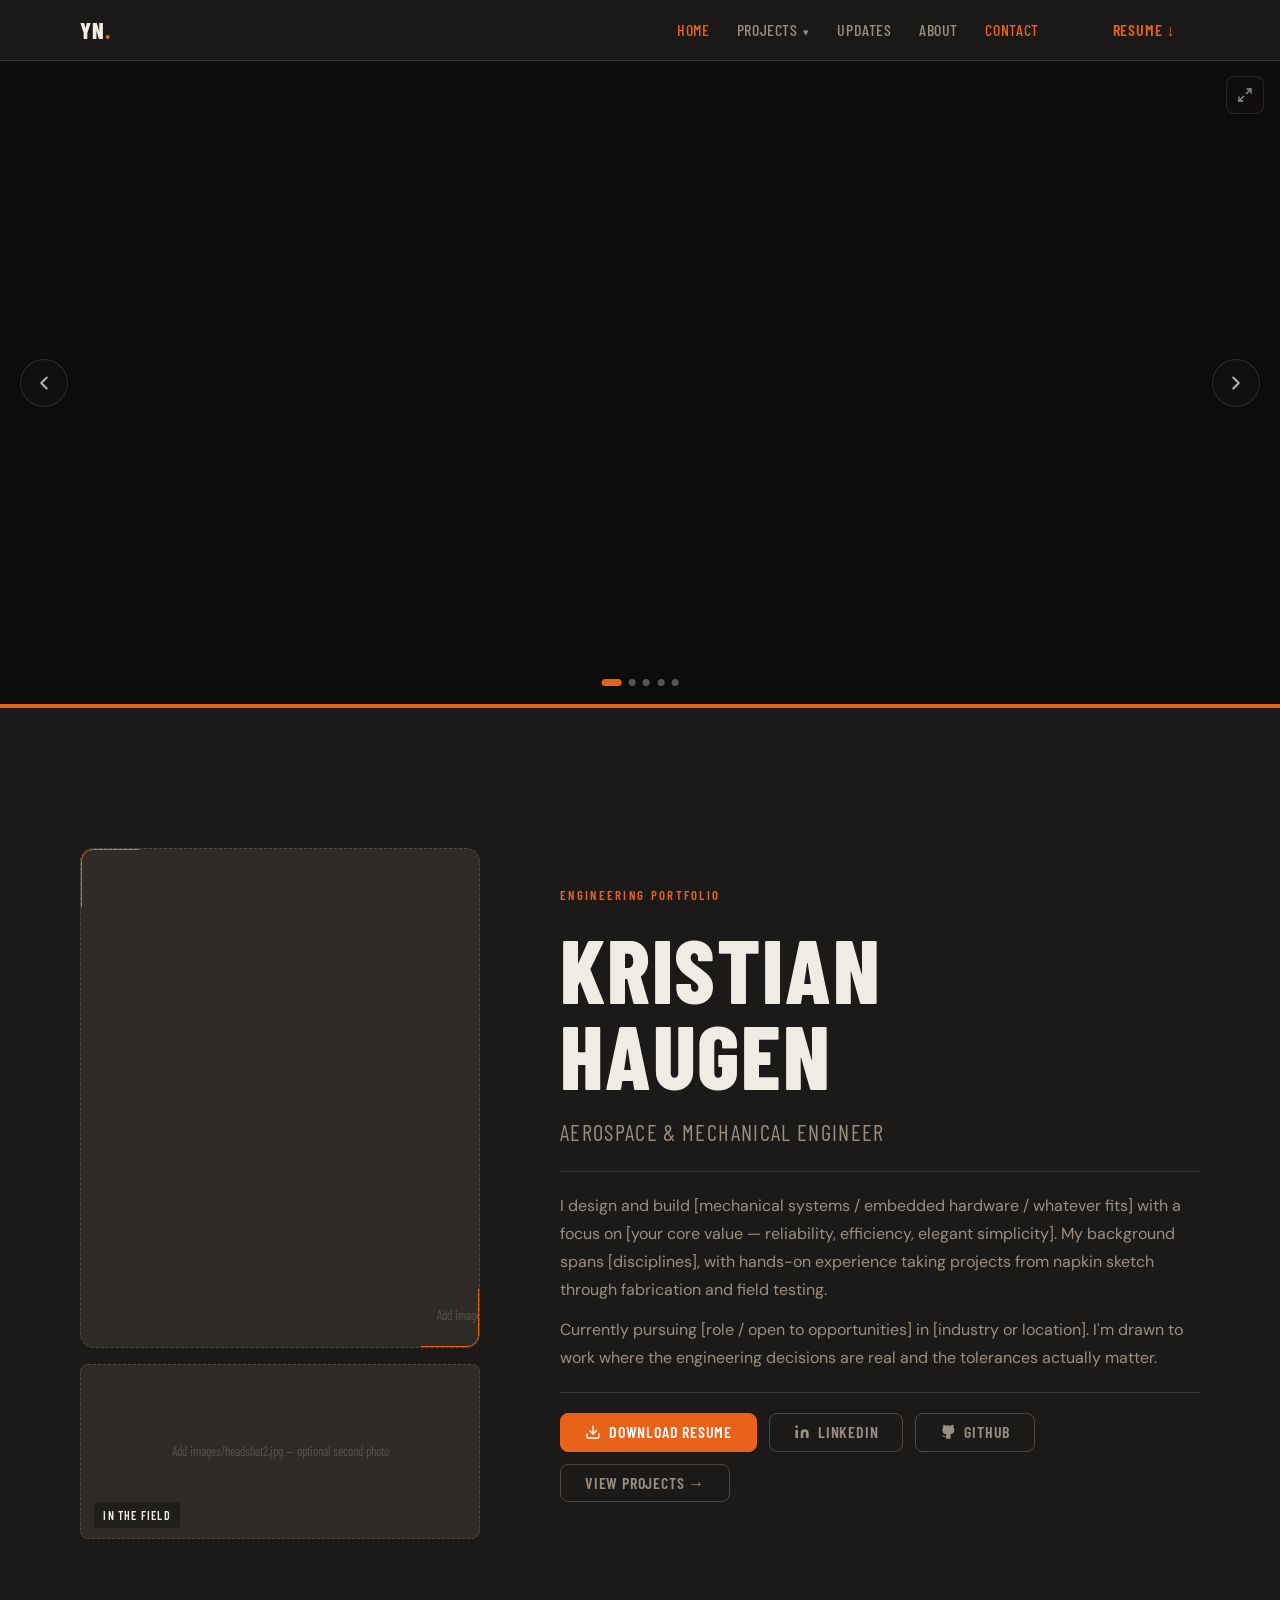
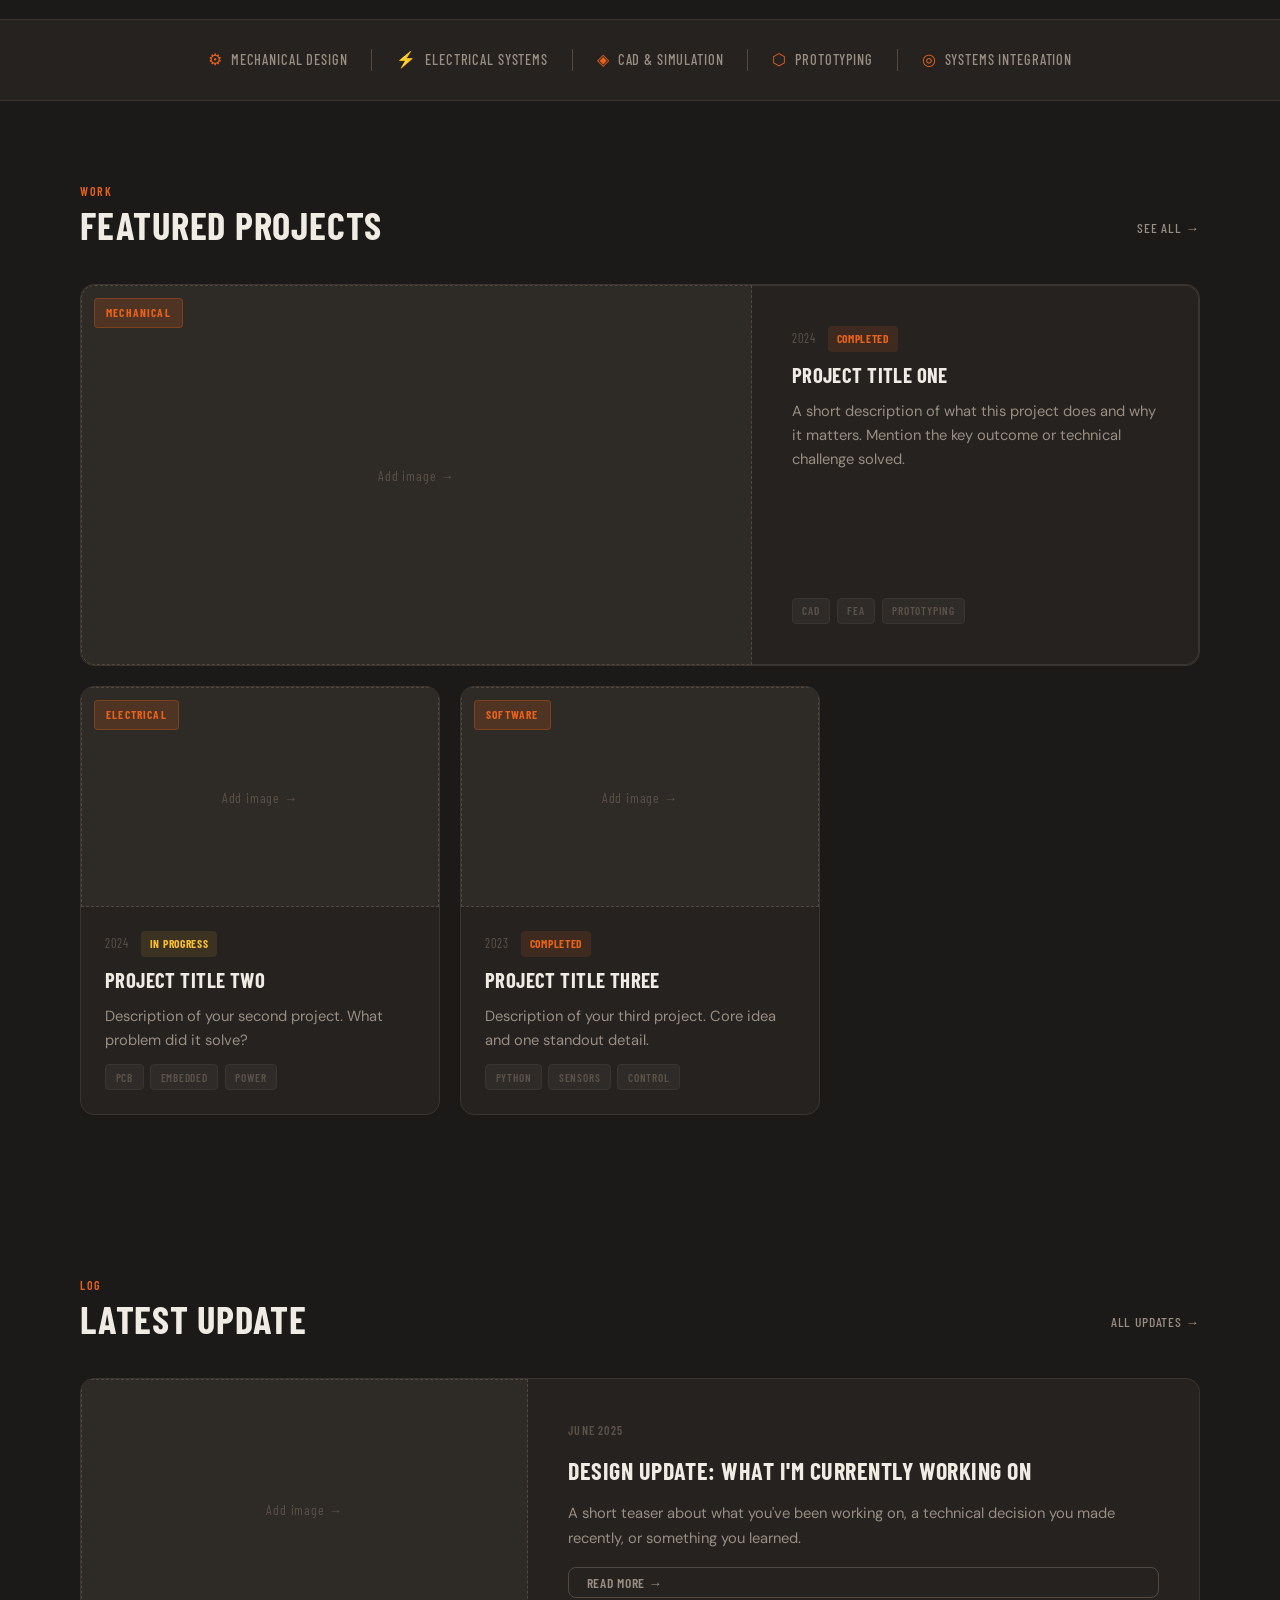
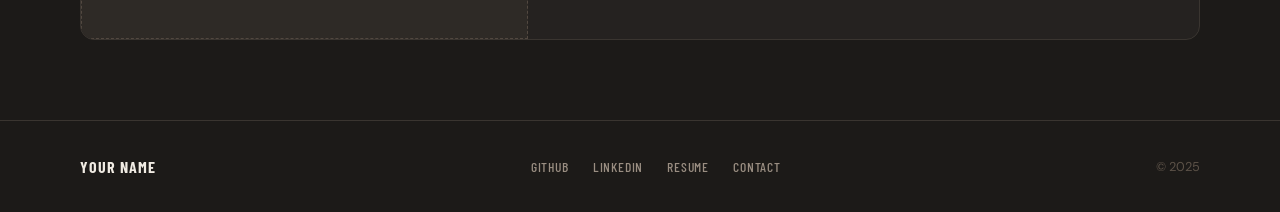
==== commit c5e7f735: "fix slideshow function" ====
--- a/index.html
+++ b/index.html
@@ -8,6 +8,7 @@
   <link rel="preconnect" href="https://fonts.gstatic.com" crossorigin>
   <link href="https://fonts.googleapis.com/css2?family=Barlow+Condensed:wght@300;400;500;600;700;800&family=DM+Sans:wght@300;400;500&display=swap" rel="stylesheet">
   <link rel="stylesheet" href="style.css">
+  <link rel="stylesheet" href="slideshow.css">
 </head>
 <body>
 
@@ -461,5 +462,6 @@
   </footer>
 
   <script src="main.js"></script>
+  <script src="slideshow.js"></script>
 </body>
 </html>
--- a/slideshow.css
+++ b/slideshow.css
@@ -0,0 +1,379 @@
+/* ═══════════════════════════════════════════════
+   slideshow.css
+   Drop-in styles for the homepage slideshow section.
+   Add to index.html <head>:
+     <link rel="stylesheet" href="slideshow.css">
+════════════════════════════════════════════════ */
+
+/* ═══════════════════════════════════════════════
+   SLIDESHOW SECTION
+════════════════════════════════════════════════ */
+.slideshow {
+  position: relative;
+  width: 100%;
+  /* Height: fixed viewport-relative band. Adjust this one value to
+     make the slideshow taller or shorter. 72vh is a good default. */
+  height: 72vh;
+  min-height: 340px;
+  max-height: 860px;
+  background: #0e0c0a;
+  overflow: hidden;
+  /* Sits directly below the fixed navbar */
+  margin-top: var(--nav-h);
+  /* Subtle bottom border to separate from hero */
+  border-bottom: 2px solid var(--accent);
+  /* Pause cursor hint */
+  cursor: default;
+  /* Touch targets don't interfere with scroll */
+  touch-action: pan-y;
+}
+
+/* ── Track ── */
+.ss-track {
+  list-style: none;
+  margin: 0; padding: 0;
+  position: relative;
+  width: 100%;
+  height: 100%;
+}
+
+/* ═══════════════════════════════════════════════
+   INDIVIDUAL SLIDE
+   Each slide is absolutely stacked on top of each
+   other. JS toggles .ss-active / .ss-exit classes.
+════════════════════════════════════════════════ */
+.ss-slide {
+  position: absolute;
+  inset: 0;
+  display: flex;
+  align-items: center;
+  justify-content: center;
+  overflow: hidden;
+  /* Hidden by default */
+  opacity: 0;
+  pointer-events: none;
+  /* Cross-fade transition */
+  transition: opacity .65s ease;
+}
+.ss-slide.ss-active {
+  opacity: 1;
+  pointer-events: auto;
+  z-index: 1;
+}
+.ss-slide.ss-exit {
+  opacity: 0;
+  z-index: 0;
+}
+
+/* ── Blurred background fill ──
+   Solves the aspect-ratio mismatch problem:
+   the image's own pixels, scaled up and blurred,
+   fill the letterbox/pillarbox bars so there are
+   never ugly black gaps on wide or tall images.   */
+.ss-bg-blur {
+  position: absolute;
+  inset: -20px; /* slight overscan to hide blur edges */
+  background-size: cover;
+  background-position: center;
+  background-repeat: no-repeat;
+  filter: blur(28px) brightness(.45) saturate(1.1);
+  transform: scale(1.05); /* stop blur from revealing edges */
+  z-index: 0;
+  /* bg-image set by JS to match the slide's <img> src */
+}
+
+/* ── Main image ──
+   Uses object-fit:contain so the full image is always
+   visible regardless of its aspect ratio.           */
+.ss-img {
+  position: relative;
+  z-index: 1;
+  display: block;
+  /* Never overflow the slide */
+  max-width: 100%;
+  max-height: 100%;
+  width: auto;
+  height: auto;
+  /* Prevent stretching */
+  object-fit: contain;
+  /* Smooth image rendering */
+  image-rendering: auto;
+  /* Block-level so no baseline gap */
+  vertical-align: middle;
+  /* Crisp edges on upscale */
+  -webkit-font-smoothing: antialiased;
+  /* Very subtle shadow to lift image off blurred bg */
+  filter: drop-shadow(0 4px 32px rgba(0,0,0,.55));
+  /* Scale-in on become active */
+  transition: transform .65s ease, filter .65s ease;
+  transform: scale(1);
+  user-select: none;
+}
+/* Zoom VERY slightly when slide is active (adds life) */
+.ss-slide.ss-active .ss-img {
+  transform: scale(1.012);
+}
+
+/* ═══════════════════════════════════════════════
+   ARROWS
+════════════════════════════════════════════════ */
+.ss-arrow {
+  position: absolute;
+  top: 50%;
+  transform: translateY(-50%);
+  z-index: 10;
+  width: 48px; height: 48px;
+  border-radius: 50%;
+  border: 1.5px solid rgba(255,255,255,.18);
+  background: rgba(28,26,24,.55);
+  backdrop-filter: blur(8px);
+  -webkit-backdrop-filter: blur(8px);
+  color: #fff;
+  cursor: pointer;
+  display: flex;
+  align-items: center;
+  justify-content: center;
+  padding: 0;
+  transition: background var(--trans), border-color var(--trans),
+              transform .18s ease, opacity var(--trans);
+  opacity: .7;
+}
+.ss-arrow svg { width: 22px; height: 22px; flex-shrink: 0; }
+.ss-arrow:hover {
+  background: var(--accent);
+  border-color: var(--accent);
+  opacity: 1;
+  transform: translateY(-50%) scale(1.08);
+}
+.ss-arrow:active { transform: translateY(-50%) scale(.96); }
+.ss-arrow:focus-visible { outline: 2px solid var(--accent); outline-offset: 3px; }
+
+.ss-arrow-prev { left: 1.25rem; }
+.ss-arrow-next { right: 1.25rem; }
+
+/* Hide arrows on very small screens — swipe works instead */
+@media (max-width: 400px) {
+  .ss-arrow { display: none; }
+}
+
+/* ═══════════════════════════════════════════════
+   FULLSCREEN BUTTON (top-right corner)
+════════════════════════════════════════════════ */
+.ss-fullscreen-btn {
+  position: absolute;
+  top: 1rem; right: 1rem;
+  z-index: 10;
+  width: 38px; height: 38px;
+  border-radius: var(--radius);
+  border: 1.5px solid rgba(255,255,255,.18);
+  background: rgba(28,26,24,.55);
+  backdrop-filter: blur(8px);
+  -webkit-backdrop-filter: blur(8px);
+  color: #fff;
+  cursor: pointer;
+  display: flex;
+  align-items: center;
+  justify-content: center;
+  padding: 0;
+  opacity: .55;
+  transition: background var(--trans), border-color var(--trans),
+              opacity var(--trans), transform .18s ease;
+}
+.ss-fullscreen-btn svg { width: 16px; height: 16px; }
+.ss-fullscreen-btn:hover {
+  background: var(--accent);
+  border-color: var(--accent);
+  opacity: 1;
+  transform: scale(1.1);
+}
+.ss-fullscreen-btn:focus-visible { outline: 2px solid var(--accent); outline-offset: 3px; }
+
+/* ═══════════════════════════════════════════════
+   DOT INDICATORS (bottom centre)
+════════════════════════════════════════════════ */
+.ss-dots {
+  position: absolute;
+  bottom: 1.25rem;
+  left: 50%;
+  transform: translateX(-50%);
+  z-index: 10;
+  display: flex;
+  gap: .45rem;
+  align-items: center;
+}
+/* Individual dots are injected by JS */
+.ss-dot {
+  width: 7px; height: 7px;
+  border-radius: 50%;
+  background: rgba(255,255,255,.3);
+  border: none;
+  cursor: pointer;
+  padding: 0;
+  transition: background var(--trans), transform var(--trans), width var(--trans);
+  flex-shrink: 0;
+}
+.ss-dot.ss-dot-active {
+  background: var(--accent);
+  width: 20px;          /* active dot stretches into a pill */
+  border-radius: 4px;
+}
+.ss-dot:hover:not(.ss-dot-active) { background: rgba(255,255,255,.6); }
+.ss-dot:focus-visible { outline: 2px solid var(--accent); outline-offset: 3px; border-radius: 4px; }
+
+/* ═══════════════════════════════════════════════
+   PROGRESS BAR (auto-advance timer)
+   Thin line along the very bottom of the slideshow.
+   JS restarts the animation on each slide change.
+════════════════════════════════════════════════ */
+.ss-progress {
+  position: absolute;
+  bottom: 0; left: 0; right: 0;
+  height: 2px;
+  background: rgba(255,255,255,.08);
+  z-index: 10;
+  overflow: hidden;
+}
+.ss-progress-bar {
+  height: 100%;
+  width: 0%;
+  background: var(--accent);
+  /* Duration is set by JS to match INTERVAL constant */
+  transition: width linear;
+}
+
+/* ═══════════════════════════════════════════════
+   FULLSCREEN LIGHTBOX
+════════════════════════════════════════════════ */
+.ss-lightbox {
+  position: fixed;
+  inset: 0;
+  z-index: 1000;
+  background: rgba(10,8,6,.96);
+  display: flex;
+  align-items: center;
+  justify-content: center;
+  /* Animate in */
+  opacity: 0;
+  transition: opacity .25s ease;
+}
+/* JS removes [hidden] and adds .ss-lb-open */
+.ss-lightbox.ss-lb-open {
+  opacity: 1;
+}
+/* While hidden attribute is set, don't take up space */
+.ss-lightbox[hidden] { display: none; }
+
+/* Image wrapper — constrains image inside viewport */
+.ss-lb-img-wrap {
+  display: flex;
+  align-items: center;
+  justify-content: center;
+  width: 100%;
+  height: 100%;
+  padding: 4rem 6rem; /* room for arrows */
+  box-sizing: border-box;
+}
+.ss-lb-img {
+  max-width: 100%;
+  max-height: 100%;
+  width: auto;
+  height: auto;
+  object-fit: contain;
+  border-radius: 4px;
+  box-shadow: 0 8px 64px rgba(0,0,0,.7);
+  /* Smooth slide transition in lightbox */
+  transition: opacity .2s ease, transform .2s ease;
+  user-select: none;
+}
+.ss-lb-img.ss-lb-fade {
+  opacity: 0;
+  transform: scale(.97);
+}
+
+/* Close button */
+.ss-lb-close {
+  position: fixed;
+  top: 1.25rem; right: 1.25rem;
+  z-index: 10;
+  width: 44px; height: 44px;
+  border-radius: 50%;
+  border: 1.5px solid rgba(255,255,255,.2);
+  background: rgba(28,26,24,.7);
+  color: #fff;
+  cursor: pointer;
+  display: flex;
+  align-items: center;
+  justify-content: center;
+  padding: 0;
+  transition: background var(--trans), border-color var(--trans), transform .18s ease;
+}
+.ss-lb-close svg { width: 20px; height: 20px; }
+.ss-lb-close:hover { background: var(--accent); border-color: var(--accent); transform: scale(1.1); }
+.ss-lb-close:focus-visible { outline: 2px solid var(--accent); outline-offset: 3px; }
+
+/* Lightbox arrows */
+.ss-lb-arrow {
+  position: fixed;
+  top: 50%;
+  transform: translateY(-50%);
+  z-index: 10;
+  width: 52px; height: 52px;
+  border-radius: 50%;
+  border: 1.5px solid rgba(255,255,255,.18);
+  background: rgba(28,26,24,.6);
+  color: #fff;
+  cursor: pointer;
+  display: flex;
+  align-items: center;
+  justify-content: center;
+  padding: 0;
+  transition: background var(--trans), border-color var(--trans),
+              transform .18s ease, opacity var(--trans);
+  opacity: .7;
+}
+.ss-lb-arrow svg { width: 24px; height: 24px; }
+.ss-lb-arrow:hover { background: var(--accent); border-color: var(--accent); opacity: 1; }
+.ss-lb-arrow:focus-visible { outline: 2px solid var(--accent); outline-offset: 3px; }
+.ss-lb-prev { left: 1rem; }
+.ss-lb-next { right: 1rem; }
+
+/* Counter — "3 / 5" */
+.ss-lb-counter {
+  position: fixed;
+  bottom: 1.25rem;
+  left: 50%;
+  transform: translateX(-50%);
+  font-family: var(--font-disp);
+  font-size: .85rem;
+  font-weight: 600;
+  letter-spacing: .12em;
+  color: rgba(255,255,255,.4);
+  pointer-events: none;
+}
+
+/* ═══════════════════════════════════════════════
+   RESPONSIVE
+════════════════════════════════════════════════ */
+@media (max-width: 700px) {
+  .slideshow {
+    height: 52vw;
+    min-height: 220px;
+    max-height: 480px;
+  }
+  .ss-lb-img-wrap { padding: 3.5rem 3.5rem; }
+  .ss-lb-prev { left: .25rem; }
+  .ss-lb-next { right: .25rem; }
+}
+
+/* ═══════════════════════════════════════════════
+   REDUCED MOTION
+   Respect the system preference: disable all
+   animations but keep the slideshow functional.
+════════════════════════════════════════════════ */
+@media (prefers-reduced-motion: reduce) {
+  .ss-slide { transition: none; }
+  .ss-img   { transition: none; }
+  .ss-slide.ss-active .ss-img { transform: none; }
+  .ss-lb-img { transition: none; }
+  .ss-progress-bar { transition: none; }
+}
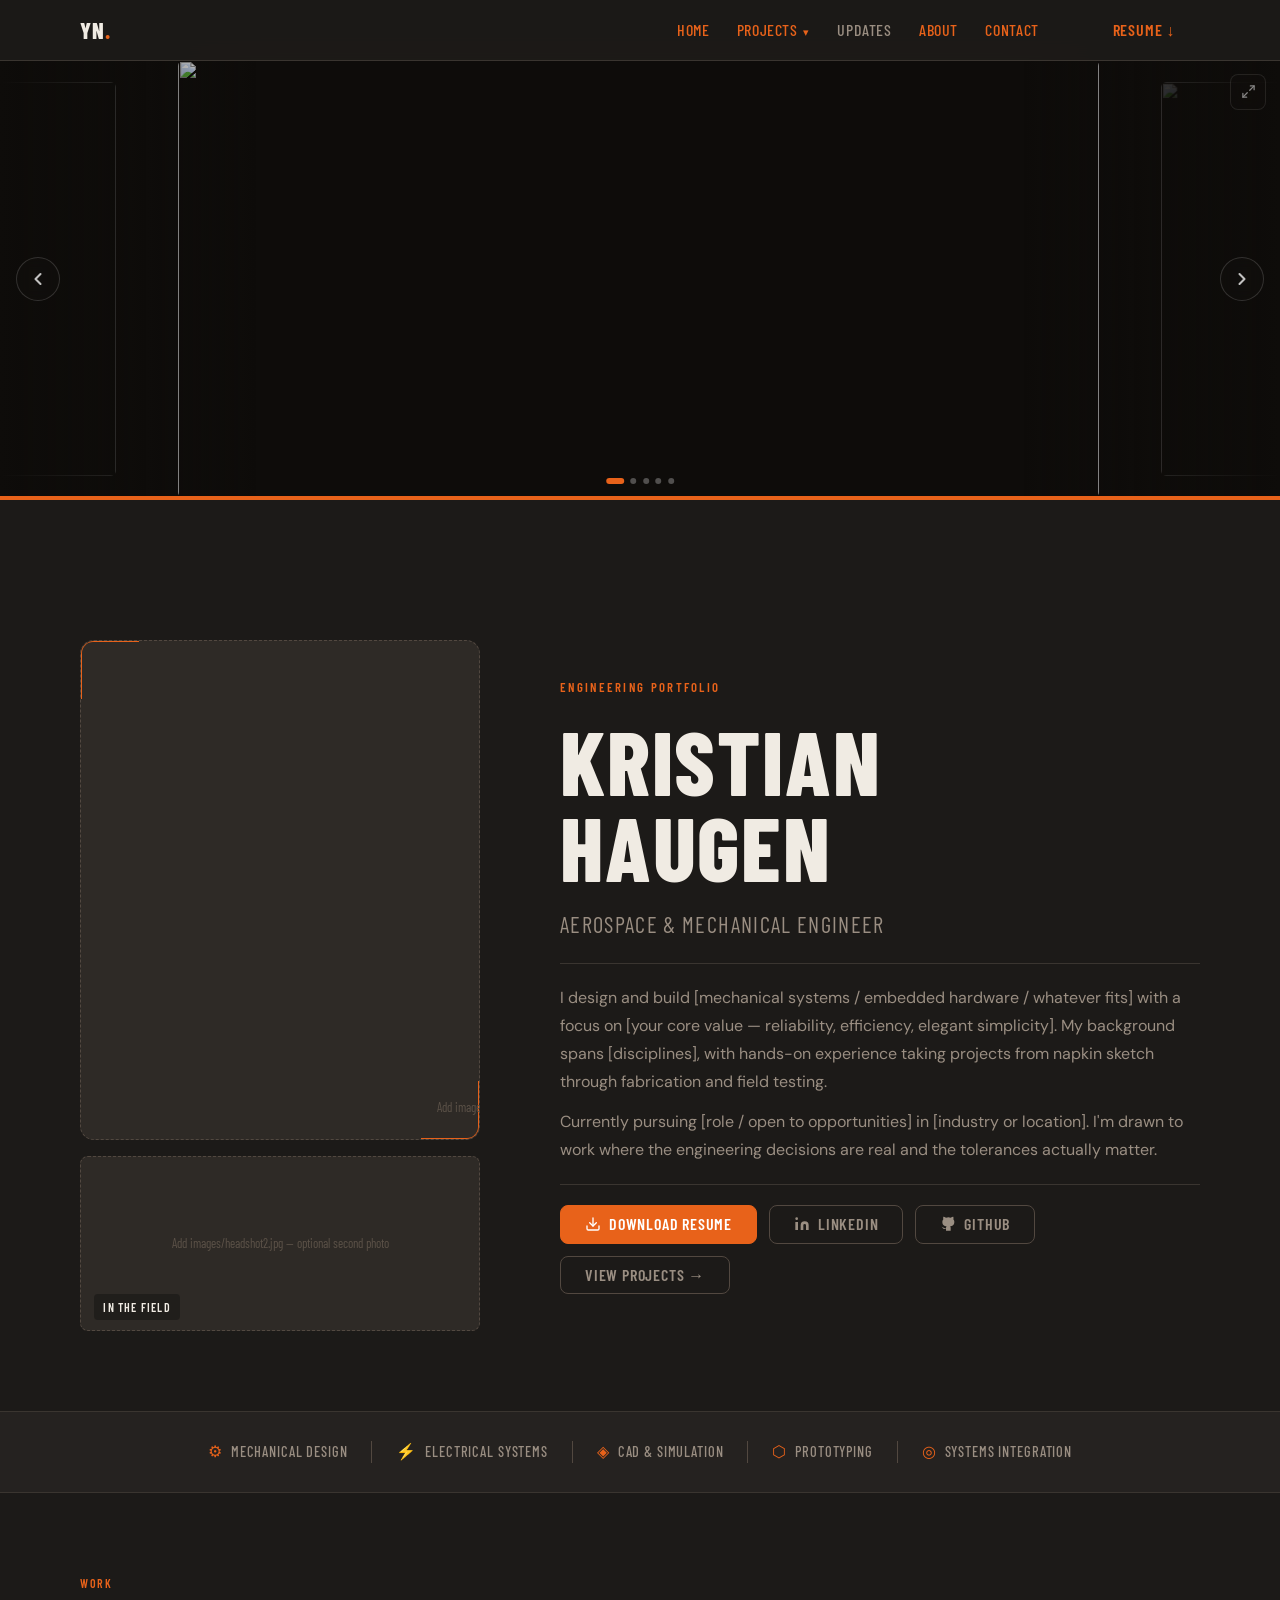
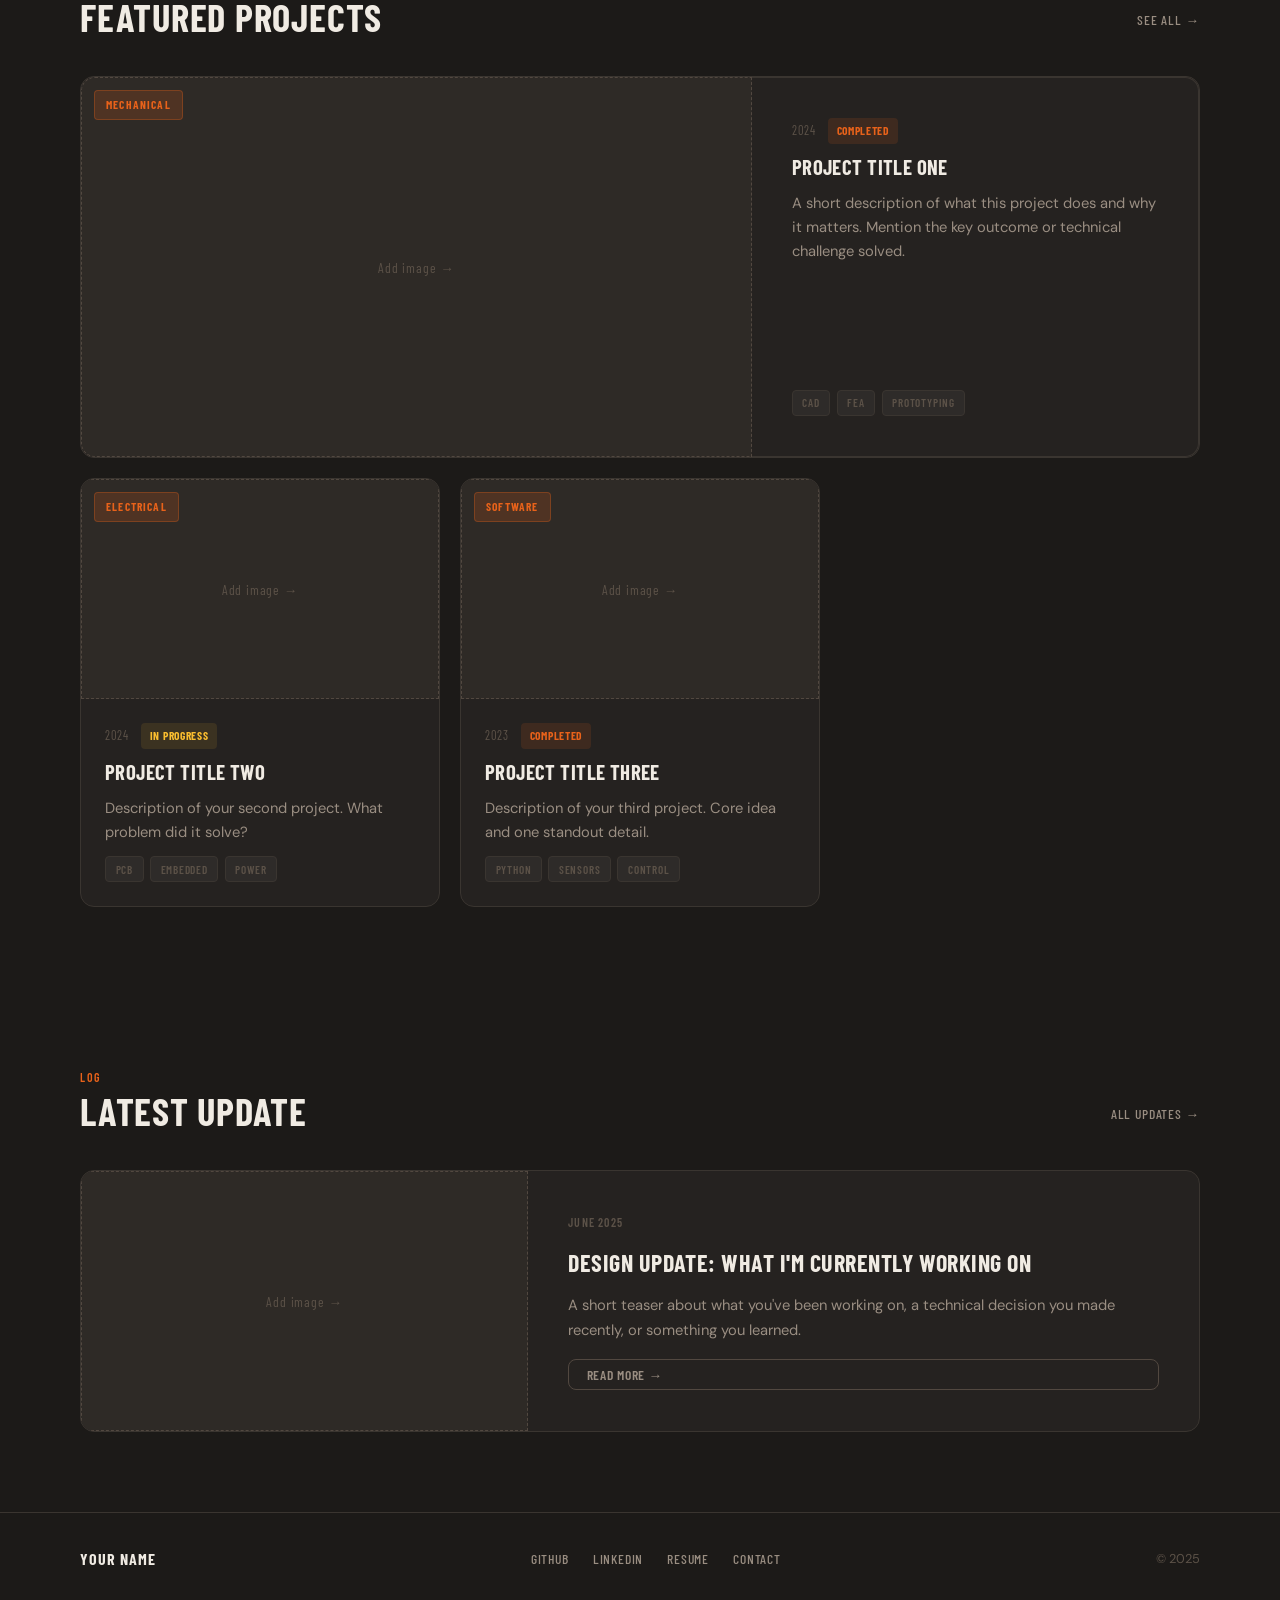
==== commit 3d19559f: "updates to slideshow and contact pages" ====
--- a/index.html
+++ b/index.html
@@ -30,22 +30,21 @@
              3. Add the matching category label to your project cards in projects.html
              See CATEGORY-GUIDE.md for the full step-by-step. -->
         <li class="dropdown">
-          <a href="projects.html" class="nav-link dropdown-toggle" aria-haspopup="true" aria-expanded="false">
+          <a href="projects/index.html" class="nav-link dropdown-toggle" aria-haspopup="true" aria-expanded="false">
             Projects <span class="chevron" aria-hidden="true">▾</span>
           </a>
           <ul class="dropdown-menu" role="menu">
-            <li role="none"><a href="projects.html"              role="menuitem" class="drop-link">All Projects</a></li>
+            <li role="none"><a href="projects/index.html"              role="menuitem" class="drop-link">All Projects</a></li>
             <li role="none" class="drop-divider" aria-hidden="true"></li>
             <li role="none"><a href="projects.html?cat=mechanical"  role="menuitem" class="drop-link">Mechanical</a></li>
             <li role="none"><a href="projects.html?cat=electrical"  role="menuitem" class="drop-link">Electrical</a></li>
             <li role="none"><a href="projects.html?cat=software"    role="menuitem" class="drop-link">Software</a></li>
-            <li role="none"><a href="projects.html?cat=systems"     role="menuitem" class="drop-link">Systems</a></li>
             <!-- ADD NEW CATEGORIES HERE — copy the line above and change the cat= value and label -->
           </ul>
         </li>
 
         <li><a href="updates.html"  class="nav-link">Updates</a></li>
-        <li><a href="about.html"    class="nav-link">About</a></li>
+        <li><a href="about/index.html"    class="nav-link">About</a></li>
         <li><a href="contact/index.html"  class="nav-link">Contact</a></li>
       </ul>
 
@@ -65,7 +64,7 @@
       <div class="mobile-dropdown">
         <button class="nav-link mobile-cat-toggle" onclick="toggleMobileCat()">Projects ▾</button>
         <div class="mobile-cat-menu" id="mobile-cat-menu">
-          <a href="projects.html"             class="drop-link">All Projects</a>
+          <a href="projects/index.html"             class="drop-link">All Projects</a>
           <a href="projects.html?cat=mechanical"  class="drop-link">Mechanical</a>
           <a href="projects.html?cat=electrical"  class="drop-link">Electrical</a>
           <a href="projects.html?cat=software"    class="drop-link">Software</a>
@@ -74,80 +73,76 @@
         </div>
       </div>
       <a href="updates.html"  class="nav-link">Updates</a>
-      <a href="about.html"    class="nav-link">About</a>
+      <a href="about/index.html"    class="nav-link">About</a>
       <a href="contact/index.html"  class="nav-link">Contact</a>
       <a href="docs/Kristian_Haugen_Resume.pdf" class="btn btn-outline-sm" download style="width:fit-content">Resume ↓</a>
     </div>
   </nav>
 
-    <!-- ═══════════════════════════════════════
-       SLIDESHOW
+  <!-- ═══════════════════════════════════════
+       CAROUSEL BANNER
        HOW TO ADD IMAGES:
-       1. Drop any jpg/png/webp into the images/slideshow/ folder
-       2. Add a new <li> inside .ss-track for each image, copying
-          the pattern below — just change the src filename.
-       3. Order in the HTML = order in the rotation.
-       No captions, no links — pure visual.
-  ════════════════════════════════════════ -->
-  <section class="slideshow" id="slideshow" aria-label="Photo slideshow">
- 
-    <!-- ── Track: one <li> per image ── -->
-    <ul class="ss-track" id="ss-track" role="list">
- 
-      <!-- SLIDE 1 — EDIT src to your filename -->
-      <li class="ss-slide" role="listitem" aria-hidden="false">
-        <div class="ss-bg-blur" aria-hidden="true"></div>
-        <img class="ss-img" src="images/slideshow/slide1.jpg" alt="" draggable="false">
-      </li>
- 
-      <!-- SLIDE 2 -->
-      <li class="ss-slide" role="listitem" aria-hidden="true">
-        <div class="ss-bg-blur" aria-hidden="true"></div>
-        <img class="ss-img" src="images/slideshow/slide2.jpg" alt="" draggable="false">
-      </li>
- 
-      <!-- SLIDE 3 -->
-      <li class="ss-slide" role="listitem" aria-hidden="true">
-        <div class="ss-bg-blur" aria-hidden="true"></div>
-        <img class="ss-img" src="images/slideshow/slide3.jpg" alt="" draggable="false">
-      </li>
- 
-      <!-- SLIDE 4 -->
-      <li class="ss-slide" role="listitem" aria-hidden="true">
-        <div class="ss-bg-blur" aria-hidden="true"></div>
-        <img class="ss-img" src="images/slideshow/slide4.jpg" alt="" draggable="false">
-      </li>
- 
-      <!-- SLIDE 5 -->
-      <li class="ss-slide" role="listitem" aria-hidden="true">
-        <div class="ss-bg-blur" aria-hidden="true"></div>
-        <img class="ss-img" src="images/slideshow/slide5.jpg" alt="" draggable="false">
-      </li>
- 
-      <!-- ADD MORE SLIDES: copy any <li> block above and change the src -->
- 
-    </ul>
- 
-    <!-- ── Left arrow ── -->
+         1. Drop files into images/slideshow/
+         2. Copy any <li> below and change the src.
+            Order = left-to-right display order.
+       HOW TO CHANGE HEIGHT:
+         Open slideshow.css and change --ss-height.
+       JS clones slides for seamless looping —
+       no extra HTML needed on your part.
+  ════════════════════════════════════════ -->
+  <section class="slideshow" id="slideshow" aria-label="Photo carousel">
+ 
+    <!-- Viewport window — overflow:hidden clips the sides -->
+    <div class="ss-viewport" id="ss-viewport">
+ 
+      <!-- Track scrolls horizontally via translateX -->
+      <ul class="ss-track" id="ss-track" aria-live="off">
+ 
+        <!-- SLIDE 1 — change src to your filename -->
+        <li class="ss-slide"><img class="ss-img" src="images/slideshow/slide1.jpg" alt="" draggable="false"></li>
+ 
+        <!-- SLIDE 2 -->
+        <li class="ss-slide"><img class="ss-img" src="images/slideshow/slide2.jpg" alt="" draggable="false"></li>
+ 
+        <!-- SLIDE 3 -->
+        <li class="ss-slide"><img class="ss-img" src="images/slideshow/slide3.jpg" alt="" draggable="false"></li>
+ 
+        <!-- SLIDE 4 -->
+        <li class="ss-slide"><img class="ss-img" src="images/slideshow/slide4.jpg" alt="" draggable="false"></li>
+ 
+        <!-- SLIDE 5 -->
+        <li class="ss-slide"><img class="ss-img" src="images/slideshow/slide5.jpg" alt="" draggable="false"></li>
+ 
+        <!-- ADD MORE: copy any <li> above and change the src -->
+ 
+      </ul>
+    </div>
+ 
+    <!-- Left edge fade -->
+    <div class="ss-fade ss-fade-left"  aria-hidden="true"></div>
+    <!-- Right edge fade -->
+    <div class="ss-fade ss-fade-right" aria-hidden="true"></div>
+ 
+    <!-- Left arrow -->
     <button class="ss-arrow ss-arrow-prev" id="ss-prev" aria-label="Previous image">
-      <svg viewBox="0 0 24 24" fill="none" stroke="currentColor"
-           stroke-width="2.2" stroke-linecap="round" stroke-linejoin="round" aria-hidden="true">
+      <svg viewBox="0 0 24 24" fill="none" stroke="currentColor" stroke-width="2.5"
+           stroke-linecap="round" stroke-linejoin="round" aria-hidden="true">
         <polyline points="15 18 9 12 15 6"/>
       </svg>
     </button>
  
-    <!-- ── Right arrow ── -->
+    <!-- Right arrow -->
     <button class="ss-arrow ss-arrow-next" id="ss-next" aria-label="Next image">
-      <svg viewBox="0 0 24 24" fill="none" stroke="currentColor"
-           stroke-width="2.2" stroke-linecap="round" stroke-linejoin="round" aria-hidden="true">
+      <svg viewBox="0 0 24 24" fill="none" stroke="currentColor" stroke-width="2.5"
+           stroke-linecap="round" stroke-linejoin="round" aria-hidden="true">
         <polyline points="9 18 15 12 9 6"/>
       </svg>
     </button>
  
-    <!-- ── Fullscreen button ── -->
-    <button class="ss-fullscreen-btn" id="ss-fullscreen-btn" aria-label="Open fullscreen">
-      <svg viewBox="0 0 24 24" fill="none" stroke="currentColor"
-           stroke-width="2" stroke-linecap="round" stroke-linejoin="round" aria-hidden="true">
+    <!-- Fullscreen button -->
+    <button class="ss-fullscreen-btn" id="ss-fullscreen-btn" aria-label="Open fullscreen viewer">
+      <svg viewBox="0 0 24 24" fill="none" stroke="currentColor" stroke-width="2"
+           stroke-linecap="round" stroke-linejoin="round" aria-hidden="true">
         <polyline points="15 3 21 3 21 9"/>
         <polyline points="9 21 3 21 3 15"/>
         <line x1="21" y1="3" x2="14" y2="10"/>
@@ -155,11 +150,11 @@
       </svg>
     </button>
  
-    <!-- ── Dot indicators ── -->
-    <div class="ss-dots" id="ss-dots" role="tablist" aria-label="Slideshow navigation"></div>
- 
-    <!-- ── Progress bar (auto-advance timer) ── -->
-    <div class="ss-progress" id="ss-progress" aria-hidden="true">
+    <!-- Dot indicators -->
+    <div class="ss-dots" id="ss-dots" role="tablist" aria-label="Carousel navigation"></div>
+ 
+    <!-- Progress bar -->
+    <div class="ss-progress" aria-hidden="true">
       <div class="ss-progress-bar" id="ss-progress-bar"></div>
     </div>
  
@@ -167,8 +162,8 @@
  
   <!-- ═══════════════════════════════════════
        FULLSCREEN LIGHTBOX
-       Opened by the ⤢ button or double-clicking a slide.
-       Closed by Escape, clicking outside the image, or the × button.
+       Opens when the ⤢ button is clicked.
+       Close with Escape, × button, or click outside.
   ════════════════════════════════════════ -->
   <div class="ss-lightbox" id="ss-lightbox" role="dialog"
        aria-modal="true" aria-label="Fullscreen image viewer" hidden>
@@ -277,7 +272,7 @@
             GitHub
           </a>
 
-          <a href="projects.html" class="btn btn-ghost">View Projects →</a>
+          <a href="projects/index.html" class="btn btn-ghost">View Projects →</a>
         </div>
       </div>
     </div>
@@ -328,7 +323,7 @@
           <p class="section-eyebrow">Work</p>
           <h2 class="section-title">Featured Projects</h2>
         </div>
-        <a href="projects.html" class="see-all-link">See all →</a>
+        <a href="projects/index.html" class="see-all-link">See all →</a>
       </div>
 
       <div class="projects-grid">
--- a/slideshow.css
+++ b/slideshow.css
@@ -1,117 +1,144 @@
 /* ═══════════════════════════════════════════════
-   slideshow.css
-   Drop-in styles for the homepage slideshow section.
-   Add to index.html <head>:
-     <link rel="stylesheet" href="slideshow.css">
-════════════════════════════════════════════════ */
-
-/* ═══════════════════════════════════════════════
-   SLIDESHOW SECTION
+   slideshow.css  —  Horizontal carousel banner
+   Linked from index.html <head> after style.css.
+════════════════════════════════════════════════ */
+
+/* ══════════════════════════════════════════════
+   ★  HEIGHT CONTROL  ★
+   Change --ss-height to resize the banner.
+   Max is capped at 540px per design spec.
+   Options to try:
+     280px  →  slim accent strip
+     360px  →  compact banner
+     440px  →  medium banner
+     540px  →  tall banner (hard maximum)
+   Mobile scales automatically — no extra edits.
+══════════════════════════════════════════════ */
+:root {
+  --ss-height:    440px;   /* ← CHANGE THIS ONE VALUE */
+  --ss-max:       540px;   /* hard ceiling — do not exceed */
+  --ss-slide-w:   72%;     /* each slide's width relative to viewport */
+  --ss-gap:       16px;    /* gap between slides */
+  --ss-speed:     520ms;   /* slide transition duration */
+  --ss-ease:      cubic-bezier(.4, 0, .2, 1);
+}
+
+/* ═══════════════════════════════════════════════
+   OUTER SECTION
 ════════════════════════════════════════════════ */
 .slideshow {
   position: relative;
   width: 100%;
-  /* Height: fixed viewport-relative band. Adjust this one value to
-     make the slideshow taller or shorter. 72vh is a good default. */
-  height: 72vh;
-  min-height: 340px;
-  max-height: 860px;
+  height: var(--ss-height);
+  max-height: var(--ss-max);
   background: #0e0c0a;
+  overflow: hidden;           /* clips slides that are off-screen */
+  margin-top: var(--nav-h);
+  border-bottom: 2px solid var(--accent);
+  touch-action: pan-y;        /* allow vertical page scroll, intercept horizontal */
+  user-select: none;
+}
+
+/* ═══════════════════════════════════════════════
+   VIEWPORT + TRACK
+   .ss-viewport is the visible window (full width).
+   .ss-track is the wide flex row that slides left/right.
+════════════════════════════════════════════════ */
+.ss-viewport {
+  width: 100%;
+  height: 100%;
+  overflow: visible;          /* clipping handled by .slideshow */
+  position: relative;
+}
+
+.ss-track {
+  display: flex;
+  flex-direction: row;
+  align-items: stretch;
+  height: 100%;
+  /* Gap between slides */
+  gap: var(--ss-gap);
+  /* Horizontal position driven by JS via translateX */
+  transform: translateX(0);
+  will-change: transform;
+  /* Transition applied by JS when animating; removed for instant jump */
+  transition: transform var(--ss-speed) var(--ss-ease);
+  list-style: none;
+  margin: 0;
+  padding: 0;
+}
+
+/* ═══════════════════════════════════════════════
+   INDIVIDUAL SLIDES
+   Each slide is a fixed-width flex child.
+   The track translates left/right to bring
+   different slides into the centred position.
+════════════════════════════════════════════════ */
+.ss-slide {
+  flex: 0 0 var(--ss-slide-w);
+  height: 100%;
+  border-radius: 6px;
   overflow: hidden;
-  /* Sits directly below the fixed navbar */
-  margin-top: var(--nav-h);
-  /* Subtle bottom border to separate from hero */
-  border-bottom: 2px solid var(--accent);
-  /* Pause cursor hint */
-  cursor: default;
-  /* Touch targets don't interfere with scroll */
-  touch-action: pan-y;
-}
-
-/* ── Track ── */
-.ss-track {
-  list-style: none;
-  margin: 0; padding: 0;
   position: relative;
-  width: 100%;
-  height: 100%;
-}
-
-/* ═══════════════════════════════════════════════
-   INDIVIDUAL SLIDE
-   Each slide is absolutely stacked on top of each
-   other. JS toggles .ss-active / .ss-exit classes.
-════════════════════════════════════════════════ */
-.ss-slide {
-  position: absolute;
-  inset: 0;
-  display: flex;
-  align-items: center;
-  justify-content: center;
-  overflow: hidden;
-  /* Hidden by default */
-  opacity: 0;
-  pointer-events: none;
-  /* Cross-fade transition */
-  transition: opacity .65s ease;
-}
+  /* Dim non-active slides slightly */
+  opacity: 0.45;
+  transform: scale(0.90);
+  transition:
+    opacity   var(--ss-speed) var(--ss-ease),
+    transform var(--ss-speed) var(--ss-ease);
+}
+
+/* Active (centred) slide — full brightness, full scale */
 .ss-slide.ss-active {
   opacity: 1;
-  pointer-events: auto;
-  z-index: 1;
-}
-.ss-slide.ss-exit {
-  opacity: 0;
-  z-index: 0;
-}
-
-/* ── Blurred background fill ──
-   Solves the aspect-ratio mismatch problem:
-   the image's own pixels, scaled up and blurred,
-   fill the letterbox/pillarbox bars so there are
-   never ugly black gaps on wide or tall images.   */
-.ss-bg-blur {
-  position: absolute;
-  inset: -20px; /* slight overscan to hide blur edges */
-  background-size: cover;
-  background-position: center;
-  background-repeat: no-repeat;
-  filter: blur(28px) brightness(.45) saturate(1.1);
-  transform: scale(1.05); /* stop blur from revealing edges */
-  z-index: 0;
-  /* bg-image set by JS to match the slide's <img> src */
-}
-
-/* ── Main image ──
-   Uses object-fit:contain so the full image is always
-   visible regardless of its aspect ratio.           */
+  transform: scale(1);
+}
+
+/* ── Image inside each slide ── */
 .ss-img {
-  position: relative;
-  z-index: 1;
+  position: absolute;
+  inset: 0;
+  width: 100%;
+  height: 100%;
+  object-fit: cover;
+  object-position: center center;
   display: block;
-  /* Never overflow the slide */
-  max-width: 100%;
-  max-height: 100%;
-  width: auto;
-  height: auto;
-  /* Prevent stretching */
-  object-fit: contain;
-  /* Smooth image rendering */
-  image-rendering: auto;
-  /* Block-level so no baseline gap */
-  vertical-align: middle;
-  /* Crisp edges on upscale */
-  -webkit-font-smoothing: antialiased;
-  /* Very subtle shadow to lift image off blurred bg */
-  filter: drop-shadow(0 4px 32px rgba(0,0,0,.55));
-  /* Scale-in on become active */
-  transition: transform .65s ease, filter .65s ease;
-  transform: scale(1);
-  user-select: none;
-}
-/* Zoom VERY slightly when slide is active (adds life) */
-.ss-slide.ss-active .ss-img {
-  transform: scale(1.012);
+  pointer-events: none;
+  /* To bias the crop point on a specific slide,
+     add inline style to its <img> tag:
+     style="object-position: center 30%"  → show top portion
+     style="object-position: center 70%"  → show bottom portion */
+}
+
+/* ═══════════════════════════════════════════════
+   EDGE FADE OVERLAYS
+   Gradient masks that fade the cut-off sides
+   into the background colour, making the
+   cropping look intentional rather than abrupt.
+════════════════════════════════════════════════ */
+.ss-fade {
+  position: absolute;
+  top: 0; bottom: 0;
+  width: 20%;            /* width of the fade zone — increase to widen */
+  min-width: 40px;
+  z-index: 5;
+  pointer-events: none;
+}
+.ss-fade-left {
+  left: 0;
+  background: linear-gradient(to right,
+    #0e0c0a 0%,
+    rgba(14,12,10,.7) 40%,
+    transparent 100%
+  );
+}
+.ss-fade-right {
+  right: 0;
+  background: linear-gradient(to left,
+    #0e0c0a 0%,
+    rgba(14,12,10,.7) 40%,
+    transparent 100%
+  );
 }
 
 /* ═══════════════════════════════════════════════
@@ -122,64 +149,63 @@
   top: 50%;
   transform: translateY(-50%);
   z-index: 10;
-  width: 48px; height: 48px;
+  width: 44px; height: 44px;
   border-radius: 50%;
-  border: 1.5px solid rgba(255,255,255,.18);
-  background: rgba(28,26,24,.55);
-  backdrop-filter: blur(8px);
-  -webkit-backdrop-filter: blur(8px);
+  border: 1.5px solid rgba(255,255,255,.2);
+  background: rgba(20,18,16,.65);
+  backdrop-filter: blur(6px);
+  -webkit-backdrop-filter: blur(6px);
   color: #fff;
   cursor: pointer;
   display: flex;
   align-items: center;
   justify-content: center;
   padding: 0;
-  transition: background var(--trans), border-color var(--trans),
-              transform .18s ease, opacity var(--trans);
-  opacity: .7;
-}
-.ss-arrow svg { width: 22px; height: 22px; flex-shrink: 0; }
+  opacity: .75;
+  transition:
+    background  var(--trans),
+    border-color var(--trans),
+    opacity     var(--trans),
+    transform   .15s ease;
+}
+.ss-arrow svg { width: 20px; height: 20px; flex-shrink: 0; }
 .ss-arrow:hover {
   background: var(--accent);
   border-color: var(--accent);
   opacity: 1;
-  transform: translateY(-50%) scale(1.08);
-}
-.ss-arrow:active { transform: translateY(-50%) scale(.96); }
+  transform: translateY(-50%) scale(1.1);
+}
+.ss-arrow:active { transform: translateY(-50%) scale(.94); }
 .ss-arrow:focus-visible { outline: 2px solid var(--accent); outline-offset: 3px; }
-
-.ss-arrow-prev { left: 1.25rem; }
-.ss-arrow-next { right: 1.25rem; }
-
-/* Hide arrows on very small screens — swipe works instead */
-@media (max-width: 400px) {
-  .ss-arrow { display: none; }
-}
-
-/* ═══════════════════════════════════════════════
-   FULLSCREEN BUTTON (top-right corner)
+.ss-arrow-prev { left: 1rem; }
+.ss-arrow-next { right: 1rem; }
+
+@media (max-width: 400px) { .ss-arrow { display: none; } }
+
+/* ═══════════════════════════════════════════════
+   FULLSCREEN BUTTON
 ════════════════════════════════════════════════ */
 .ss-fullscreen-btn {
   position: absolute;
-  top: 1rem; right: 1rem;
-  z-index: 10;
-  width: 38px; height: 38px;
+  top: .85rem; right: .85rem;
+  z-index: 10;
+  width: 36px; height: 36px;
   border-radius: var(--radius);
   border: 1.5px solid rgba(255,255,255,.18);
-  background: rgba(28,26,24,.55);
-  backdrop-filter: blur(8px);
-  -webkit-backdrop-filter: blur(8px);
+  background: rgba(20,18,16,.6);
+  backdrop-filter: blur(6px);
+  -webkit-backdrop-filter: blur(6px);
   color: #fff;
   cursor: pointer;
   display: flex;
   align-items: center;
   justify-content: center;
   padding: 0;
-  opacity: .55;
+  opacity: .5;
   transition: background var(--trans), border-color var(--trans),
-              opacity var(--trans), transform .18s ease;
-}
-.ss-fullscreen-btn svg { width: 16px; height: 16px; }
+              opacity var(--trans), transform .15s ease;
+}
+.ss-fullscreen-btn svg { width: 15px; height: 15px; }
 .ss-fullscreen-btn:hover {
   background: var(--accent);
   border-color: var(--accent);
@@ -189,47 +215,44 @@
 .ss-fullscreen-btn:focus-visible { outline: 2px solid var(--accent); outline-offset: 3px; }
 
 /* ═══════════════════════════════════════════════
-   DOT INDICATORS (bottom centre)
+   DOT INDICATORS
 ════════════════════════════════════════════════ */
 .ss-dots {
   position: absolute;
-  bottom: 1.25rem;
+  bottom: .9rem;
   left: 50%;
   transform: translateX(-50%);
   z-index: 10;
   display: flex;
-  gap: .45rem;
-  align-items: center;
-}
-/* Individual dots are injected by JS */
+  gap: .4rem;
+  align-items: center;
+}
 .ss-dot {
-  width: 7px; height: 7px;
+  width: 6px; height: 6px;
   border-radius: 50%;
-  background: rgba(255,255,255,.3);
+  background: rgba(255,255,255,.28);
   border: none;
   cursor: pointer;
   padding: 0;
-  transition: background var(--trans), transform var(--trans), width var(--trans);
+  transition: background var(--trans), width var(--trans);
   flex-shrink: 0;
 }
 .ss-dot.ss-dot-active {
   background: var(--accent);
-  width: 20px;          /* active dot stretches into a pill */
-  border-radius: 4px;
-}
-.ss-dot:hover:not(.ss-dot-active) { background: rgba(255,255,255,.6); }
+  width: 18px;
+  border-radius: 3px;
+}
+.ss-dot:hover:not(.ss-dot-active) { background: rgba(255,255,255,.55); }
 .ss-dot:focus-visible { outline: 2px solid var(--accent); outline-offset: 3px; border-radius: 4px; }
 
 /* ═══════════════════════════════════════════════
-   PROGRESS BAR (auto-advance timer)
-   Thin line along the very bottom of the slideshow.
-   JS restarts the animation on each slide change.
+   PROGRESS BAR
 ════════════════════════════════════════════════ */
 .ss-progress {
   position: absolute;
   bottom: 0; left: 0; right: 0;
   height: 2px;
-  background: rgba(255,255,255,.08);
+  background: rgba(255,255,255,.07);
   z-index: 10;
   overflow: hidden;
 }
@@ -237,7 +260,6 @@
   height: 100%;
   width: 0%;
   background: var(--accent);
-  /* Duration is set by JS to match INTERVAL constant */
   transition: width linear;
 }
 
@@ -252,50 +274,36 @@
   display: flex;
   align-items: center;
   justify-content: center;
-  /* Animate in */
   opacity: 0;
   transition: opacity .25s ease;
 }
-/* JS removes [hidden] and adds .ss-lb-open */
-.ss-lightbox.ss-lb-open {
-  opacity: 1;
-}
-/* While hidden attribute is set, don't take up space */
-.ss-lightbox[hidden] { display: none; }
-
-/* Image wrapper — constrains image inside viewport */
+.ss-lightbox.ss-lb-open { opacity: 1; }
+.ss-lightbox[hidden]     { display: none; }
+
 .ss-lb-img-wrap {
   display: flex;
   align-items: center;
   justify-content: center;
-  width: 100%;
-  height: 100%;
-  padding: 4rem 6rem; /* room for arrows */
+  width: 100%; height: 100%;
+  padding: 4rem 6rem;
   box-sizing: border-box;
 }
 .ss-lb-img {
-  max-width: 100%;
-  max-height: 100%;
-  width: auto;
-  height: auto;
+  max-width: 100%; max-height: 100%;
+  width: auto; height: auto;
   object-fit: contain;
   border-radius: 4px;
   box-shadow: 0 8px 64px rgba(0,0,0,.7);
-  /* Smooth slide transition in lightbox */
-  transition: opacity .2s ease, transform .2s ease;
+  transition: opacity .18s ease, transform .18s ease;
   user-select: none;
 }
-.ss-lb-img.ss-lb-fade {
-  opacity: 0;
-  transform: scale(.97);
-}
-
-/* Close button */
+.ss-lb-img.ss-lb-fade { opacity: 0; transform: scale(.97); }
+
 .ss-lb-close {
   position: fixed;
-  top: 1.25rem; right: 1.25rem;
-  z-index: 10;
-  width: 44px; height: 44px;
+  top: 1.1rem; right: 1.1rem;
+  z-index: 10;
+  width: 42px; height: 42px;
   border-radius: 50%;
   border: 1.5px solid rgba(255,255,255,.2);
   background: rgba(28,26,24,.7);
@@ -305,19 +313,17 @@
   align-items: center;
   justify-content: center;
   padding: 0;
-  transition: background var(--trans), border-color var(--trans), transform .18s ease;
-}
-.ss-lb-close svg { width: 20px; height: 20px; }
+  transition: background var(--trans), border-color var(--trans), transform .15s ease;
+}
+.ss-lb-close svg { width: 19px; height: 19px; }
 .ss-lb-close:hover { background: var(--accent); border-color: var(--accent); transform: scale(1.1); }
 .ss-lb-close:focus-visible { outline: 2px solid var(--accent); outline-offset: 3px; }
 
-/* Lightbox arrows */
 .ss-lb-arrow {
   position: fixed;
-  top: 50%;
-  transform: translateY(-50%);
-  z-index: 10;
-  width: 52px; height: 52px;
+  top: 50%; transform: translateY(-50%);
+  z-index: 10;
+  width: 50px; height: 50px;
   border-radius: 50%;
   border: 1.5px solid rgba(255,255,255,.18);
   background: rgba(28,26,24,.6);
@@ -327,27 +333,25 @@
   align-items: center;
   justify-content: center;
   padding: 0;
+  opacity: .7;
   transition: background var(--trans), border-color var(--trans),
-              transform .18s ease, opacity var(--trans);
-  opacity: .7;
-}
-.ss-lb-arrow svg { width: 24px; height: 24px; }
+              opacity var(--trans), transform .15s ease;
+}
+.ss-lb-arrow svg { width: 22px; height: 22px; }
 .ss-lb-arrow:hover { background: var(--accent); border-color: var(--accent); opacity: 1; }
 .ss-lb-arrow:focus-visible { outline: 2px solid var(--accent); outline-offset: 3px; }
-.ss-lb-prev { left: 1rem; }
-.ss-lb-next { right: 1rem; }
-
-/* Counter — "3 / 5" */
+.ss-lb-prev { left: .85rem; }
+.ss-lb-next { right: .85rem; }
+
 .ss-lb-counter {
   position: fixed;
-  bottom: 1.25rem;
-  left: 50%;
+  bottom: 1.1rem; left: 50%;
   transform: translateX(-50%);
   font-family: var(--font-disp);
-  font-size: .85rem;
+  font-size: .82rem;
   font-weight: 600;
   letter-spacing: .12em;
-  color: rgba(255,255,255,.4);
+  color: rgba(255,255,255,.38);
   pointer-events: none;
 }
 
@@ -355,25 +359,24 @@
    RESPONSIVE
 ════════════════════════════════════════════════ */
 @media (max-width: 700px) {
+  :root {
+    --ss-slide-w: 88%;   /* wider slides on mobile so image fills more screen */
+  }
   .slideshow {
-    height: 52vw;
-    min-height: 220px;
-    max-height: 480px;
+    height: calc(var(--ss-height) * 0.6);
+    min-height: 160px;
   }
-  .ss-lb-img-wrap { padding: 3.5rem 3.5rem; }
+  .ss-lb-img-wrap { padding: 3.5rem; }
   .ss-lb-prev { left: .25rem; }
   .ss-lb-next { right: .25rem; }
 }
 
 /* ═══════════════════════════════════════════════
    REDUCED MOTION
-   Respect the system preference: disable all
-   animations but keep the slideshow functional.
 ════════════════════════════════════════════════ */
 @media (prefers-reduced-motion: reduce) {
-  .ss-slide { transition: none; }
-  .ss-img   { transition: none; }
-  .ss-slide.ss-active .ss-img { transform: none; }
-  .ss-lb-img { transition: none; }
+  .ss-track        { transition: none; }
+  .ss-slide        { transition: none; }
+  .ss-lb-img       { transition: none; }
   .ss-progress-bar { transition: none; }
 }
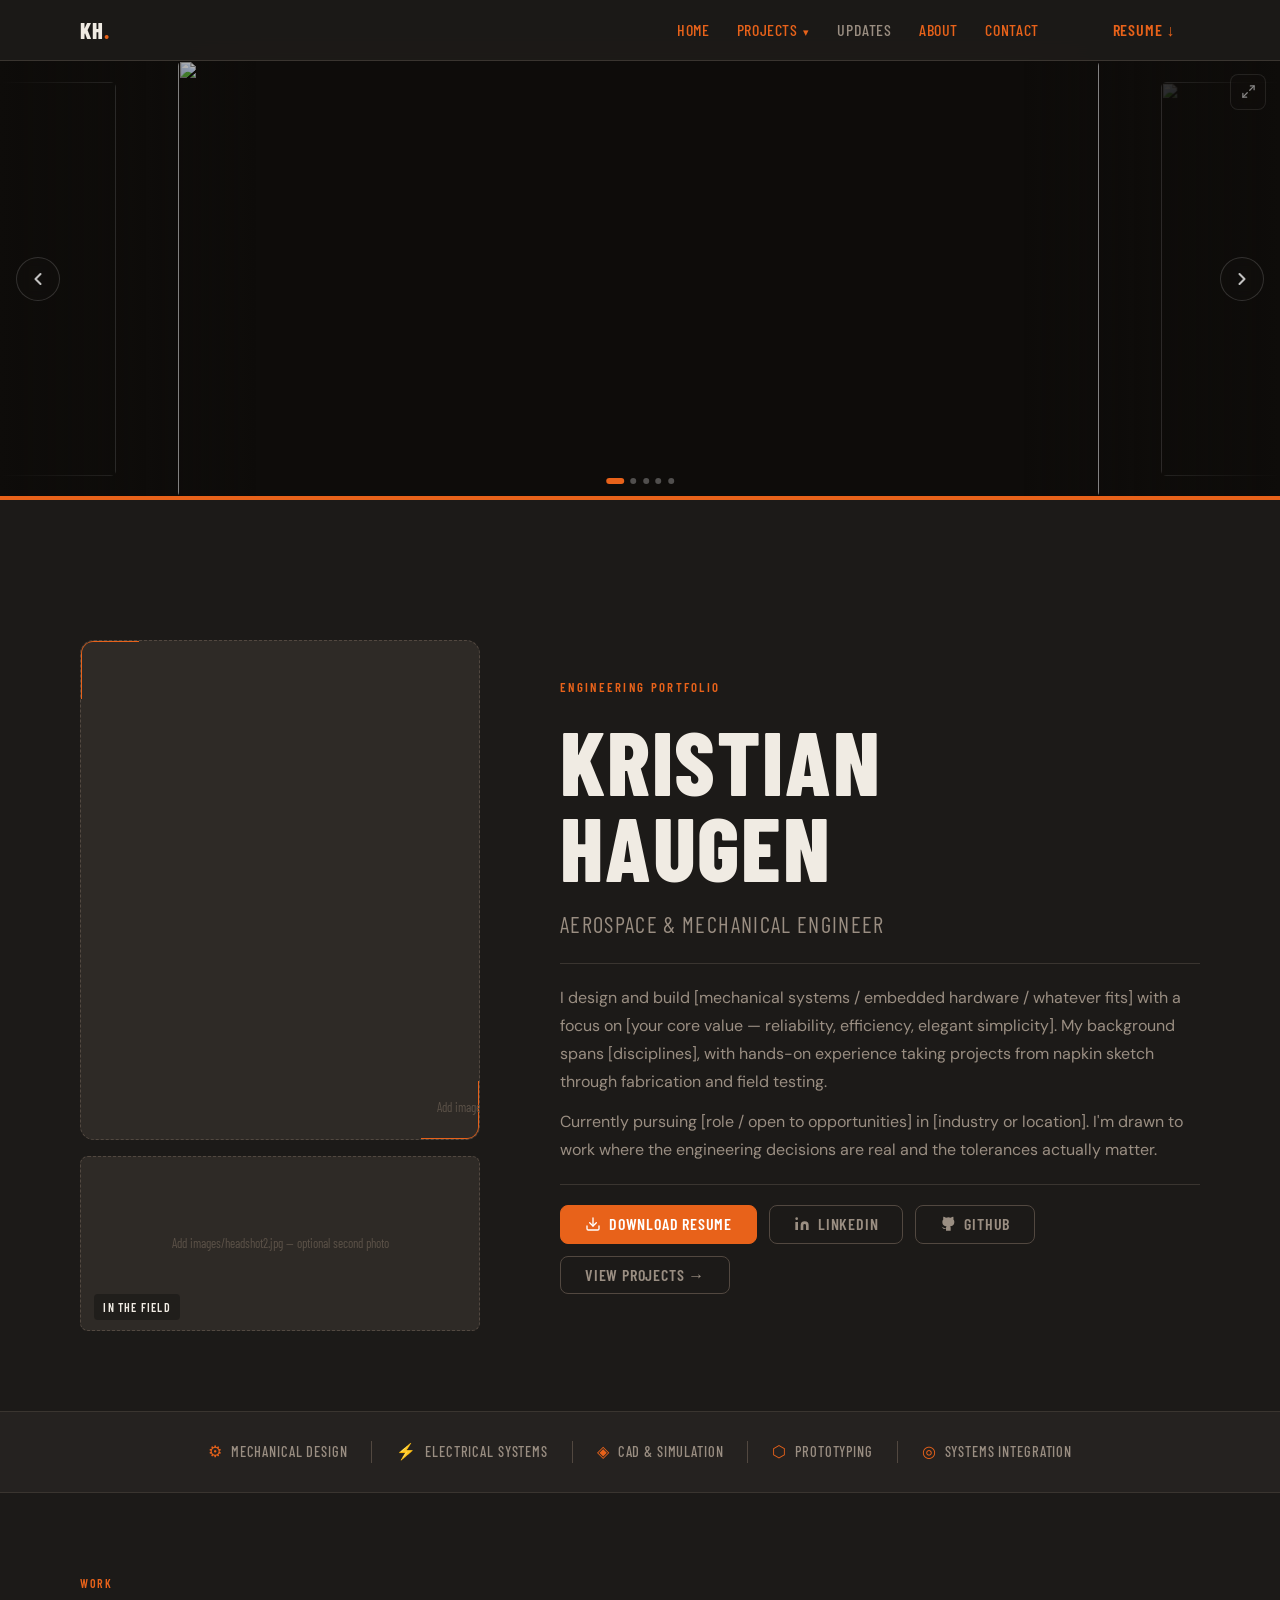
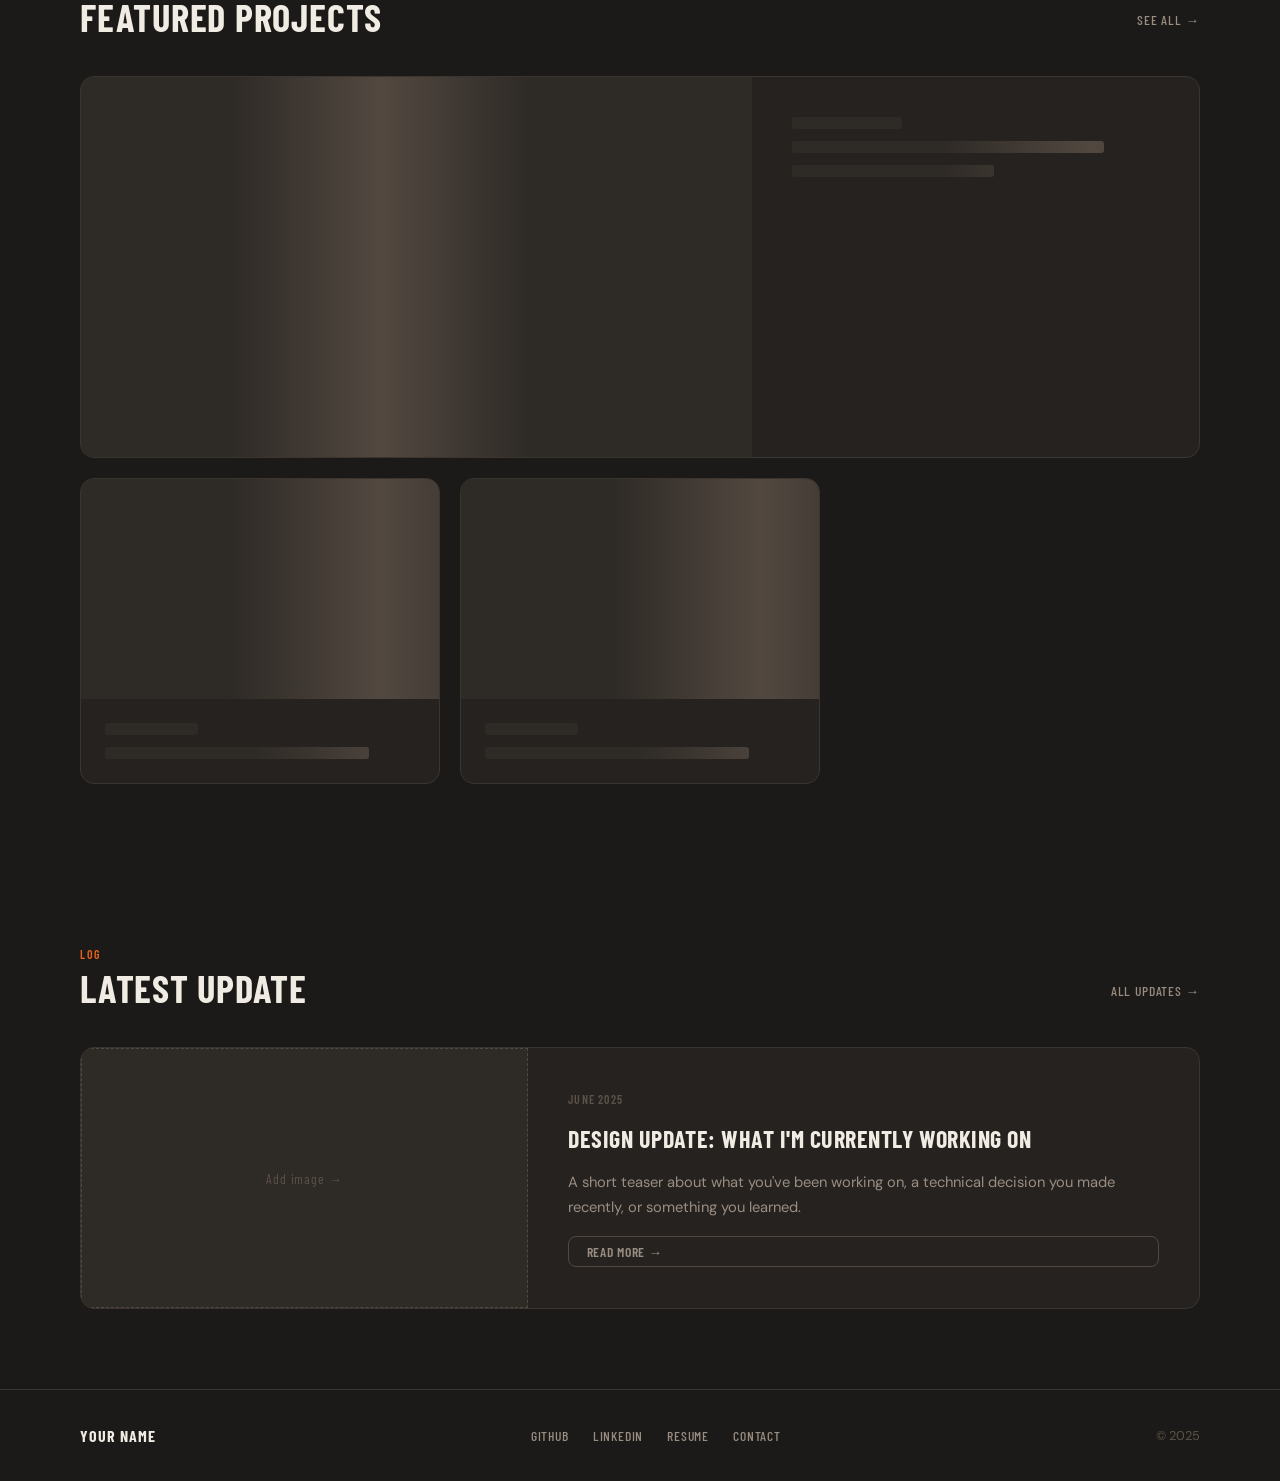
==== commit e5f3ee0b: "pull up featured projects" ====
--- a/index.html
+++ b/index.html
@@ -9,6 +9,7 @@
   <link href="https://fonts.googleapis.com/css2?family=Barlow+Condensed:wght@300;400;500;600;700;800&family=DM+Sans:wght@300;400;500&display=swap" rel="stylesheet">
   <link rel="stylesheet" href="style.css">
   <link rel="stylesheet" href="slideshow.css">
+  <link rel="stylesheet" href="featured.css">
 </head>
 <body>
 
@@ -18,7 +19,7 @@
   <nav class="navbar" id="navbar">
     <div class="nav-inner">
 
-      <a href="index.html" class="nav-logo">YN<span class="logo-dot">.</span></a>
+      <a href="index.html" class="nav-logo">KH<span class="logo-dot">.</span></a>
 
       <ul class="nav-links" id="nav-links">
         <li><a href="index.html"   class="nav-link active">Home</a></li>
@@ -315,99 +316,62 @@
 
   <!-- ═══════════════════════════════════════
        FEATURED PROJECTS
-  ════════════════════════════════════════ -->
-  <section class="projects-section">
+       Cards are pulled automatically from projects/index.html.
+       To feature a project: add  data-featured="true"  to its
+       <article> in projects/index.html. To unfeature it: remove
+       that attribute. No changes needed here.
+  ════════════════════════════════════════ -->
+  <section class="projects-section" id="featured-section">
     <div class="container">
       <div class="section-header">
         <div>
           <p class="section-eyebrow">Work</p>
           <h2 class="section-title">Featured Projects</h2>
         </div>
-        <a href="projects/index.html" class="see-all-link">See all →</a>
-      </div>
-
-      <div class="projects-grid">
-
-        <!-- ── FEATURED CARD (wide) ── -->
-        <!-- IMAGE: 800×500px recommended. Save to images/project1.jpg -->
-        <article class="project-card featured" data-category="mechanical">
-          <a href="project-template.html" class="card-image-link">
-            <div class="card-image">
-              <img src="images/project1.jpg" alt="Project one overview"
-                   onerror="this.parentElement.classList.add('img-placeholder')">
-              <span class="card-cat">Mechanical</span>
-            </div>
-          </a>
-          <div class="card-body">
-            <div class="card-meta">
-              <span class="card-date">2024</span>
-              <span class="card-status status-complete">Completed</span>
-            </div>
-            <h3 class="card-title"><a href="project-template.html">Project Title One</a></h3>
-            <p class="card-desc">
-              A short description of what this project does and why it matters.
-              Mention the key outcome or technical challenge solved.
-            </p>
-            <div class="card-tags">
-              <span class="tag">CAD</span>
-              <span class="tag">FEA</span>
-              <span class="tag">Prototyping</span>
-            </div>
+        <a href="projects/" class="see-all-link">See all →</a>
+      </div>
+ 
+      <!--
+        JS populates this grid from projects/index.html at load time.
+        The loading skeleton below shows while the fetch is in flight.
+        Do not add static cards here — they will be replaced.
+      -->
+      <div class="projects-grid" id="featured-grid">
+ 
+        <!-- Loading skeleton — replaced by real cards once fetch resolves -->
+        <div class="feat-skeleton" aria-hidden="true">
+          <div class="feat-skel-img"></div>
+          <div class="feat-skel-body">
+            <div class="feat-skel-line feat-skel-short"></div>
+            <div class="feat-skel-line feat-skel-long"></div>
+            <div class="feat-skel-line feat-skel-med"></div>
           </div>
-        </article>
-
-        <!-- ── CARD 2 ── -->
-        <article class="project-card" data-category="electrical">
-          <a href="project-template.html" class="card-image-link">
-            <div class="card-image">
-              <img src="images/project2.jpg" alt="Project two overview"
-                   onerror="this.parentElement.classList.add('img-placeholder')">
-              <span class="card-cat">Electrical</span>
-            </div>
-          </a>
-          <div class="card-body">
-            <div class="card-meta">
-              <span class="card-date">2024</span>
-              <span class="card-status status-progress">In Progress</span>
-            </div>
-            <h3 class="card-title"><a href="project-template.html">Project Title Two</a></h3>
-            <p class="card-desc">Description of your second project. What problem did it solve?</p>
-            <div class="card-tags">
-              <span class="tag">PCB</span>
-              <span class="tag">Embedded</span>
-              <span class="tag">Power</span>
-            </div>
+        </div>
+        <div class="feat-skeleton feat-skeleton-sm" aria-hidden="true">
+          <div class="feat-skel-img"></div>
+          <div class="feat-skel-body">
+            <div class="feat-skel-line feat-skel-short"></div>
+            <div class="feat-skel-line feat-skel-long"></div>
           </div>
-        </article>
-
-        <!-- ── CARD 3 ── -->
-        <article class="project-card" data-category="software">
-          <a href="project-template.html" class="card-image-link">
-            <div class="card-image">
-              <img src="images/project3.jpg" alt="Project three overview"
-                   onerror="this.parentElement.classList.add('img-placeholder')">
-              <span class="card-cat">Software</span>
-            </div>
-          </a>
-          <div class="card-body">
-            <div class="card-meta">
-              <span class="card-date">2023</span>
-              <span class="card-status status-complete">Completed</span>
-            </div>
-            <h3 class="card-title"><a href="project-template.html">Project Title Three</a></h3>
-            <p class="card-desc">Description of your third project. Core idea and one standout detail.</p>
-            <div class="card-tags">
-              <span class="tag">Python</span>
-              <span class="tag">Sensors</span>
-              <span class="tag">Control</span>
-            </div>
+        </div>
+        <div class="feat-skeleton feat-skeleton-sm" aria-hidden="true">
+          <div class="feat-skel-img"></div>
+          <div class="feat-skel-body">
+            <div class="feat-skel-line feat-skel-short"></div>
+            <div class="feat-skel-line feat-skel-long"></div>
           </div>
-        </article>
-
-      </div><!-- /projects-grid -->
+        </div>
+ 
+      </div><!-- /featured-grid -->
+ 
+      <!-- Shown if fetch fails or no featured cards exist -->
+      <p class="feat-fallback" id="feat-fallback" hidden>
+        <a href="projects/" class="see-all-link">Browse all projects →</a>
+      </p>
+ 
     </div>
   </section>
-
+ 
   <!-- ═══════════════════════════════════════
        LATEST UPDATE
   ════════════════════════════════════════ -->
--- a/featured.css
+++ b/featured.css
@@ -0,0 +1,102 @@
+/* ═══════════════════════════════════════════════
+   featured.css
+   Skeleton loader shown while featured.js fetches
+   projects/index.html. Loaded only on index.html.
+════════════════════════════════════════════════ */
+
+/* ── Shimmer keyframe ── */
+@keyframes feat-shimmer {
+  0%   { background-position: -600px 0; }
+  100% { background-position:  600px 0; }
+}
+
+/* ── Base skeleton block ── */
+.feat-skeleton {
+  background: var(--bg-card);
+  border: 1px solid var(--border);
+  border-radius: var(--radius-lg);
+  overflow: hidden;
+  display: flex;
+  flex-direction: column;
+  gap: 0;
+}
+
+/* First skeleton mirrors the wide "featured" card layout */
+.feat-skeleton:first-child {
+  grid-column: 1 / -1;
+  flex-direction: row;
+}
+.feat-skeleton:first-child .feat-skel-img {
+  width: 60%;
+  height: 380px;
+  flex-shrink: 0;
+  border-radius: 0;
+}
+.feat-skeleton:first-child .feat-skel-body {
+  padding: 2.5rem;
+  flex: 1;
+}
+
+/* Smaller skeletons for the remaining cards */
+.feat-skeleton-sm .feat-skel-img { height: 220px; }
+
+/* Shimmer surface applied to image placeholder */
+.feat-skel-img {
+  background: linear-gradient(
+    90deg,
+    var(--bg-card-2) 25%,
+    var(--border-lit) 50%,
+    var(--bg-card-2) 75%
+  );
+  background-size: 600px 100%;
+  animation: feat-shimmer 1.6s infinite linear;
+}
+
+/* Body area of skeleton */
+.feat-skel-body {
+  padding: 1.5rem;
+  display: flex;
+  flex-direction: column;
+  gap: .75rem;
+}
+
+/* Text line skeletons */
+.feat-skel-line {
+  height: 12px;
+  border-radius: 3px;
+  background: linear-gradient(
+    90deg,
+    var(--bg-card-2) 25%,
+    var(--border-lit) 50%,
+    var(--bg-card-2) 75%
+  );
+  background-size: 600px 100%;
+  animation: feat-shimmer 1.6s infinite linear;
+}
+.feat-skel-short { width: 30%; }
+.feat-skel-med   { width: 55%; }
+.feat-skel-long  { width: 85%; }
+
+/* ── Fallback link (shown if fetch fails) ── */
+.feat-fallback {
+  text-align: center;
+  padding: 2rem 0;
+}
+.feat-fallback[hidden] { display: none; }
+
+/* ── Respect reduced motion ── */
+@media (prefers-reduced-motion: reduce) {
+  .feat-skel-img,
+  .feat-skel-line { animation: none; }
+}
+
+/* ── Responsive skeleton ── */
+@media (max-width: 900px) {
+  .feat-skeleton:first-child {
+    flex-direction: column;
+  }
+  .feat-skeleton:first-child .feat-skel-img {
+    width: 100%;
+    height: 260px;
+  }
+}
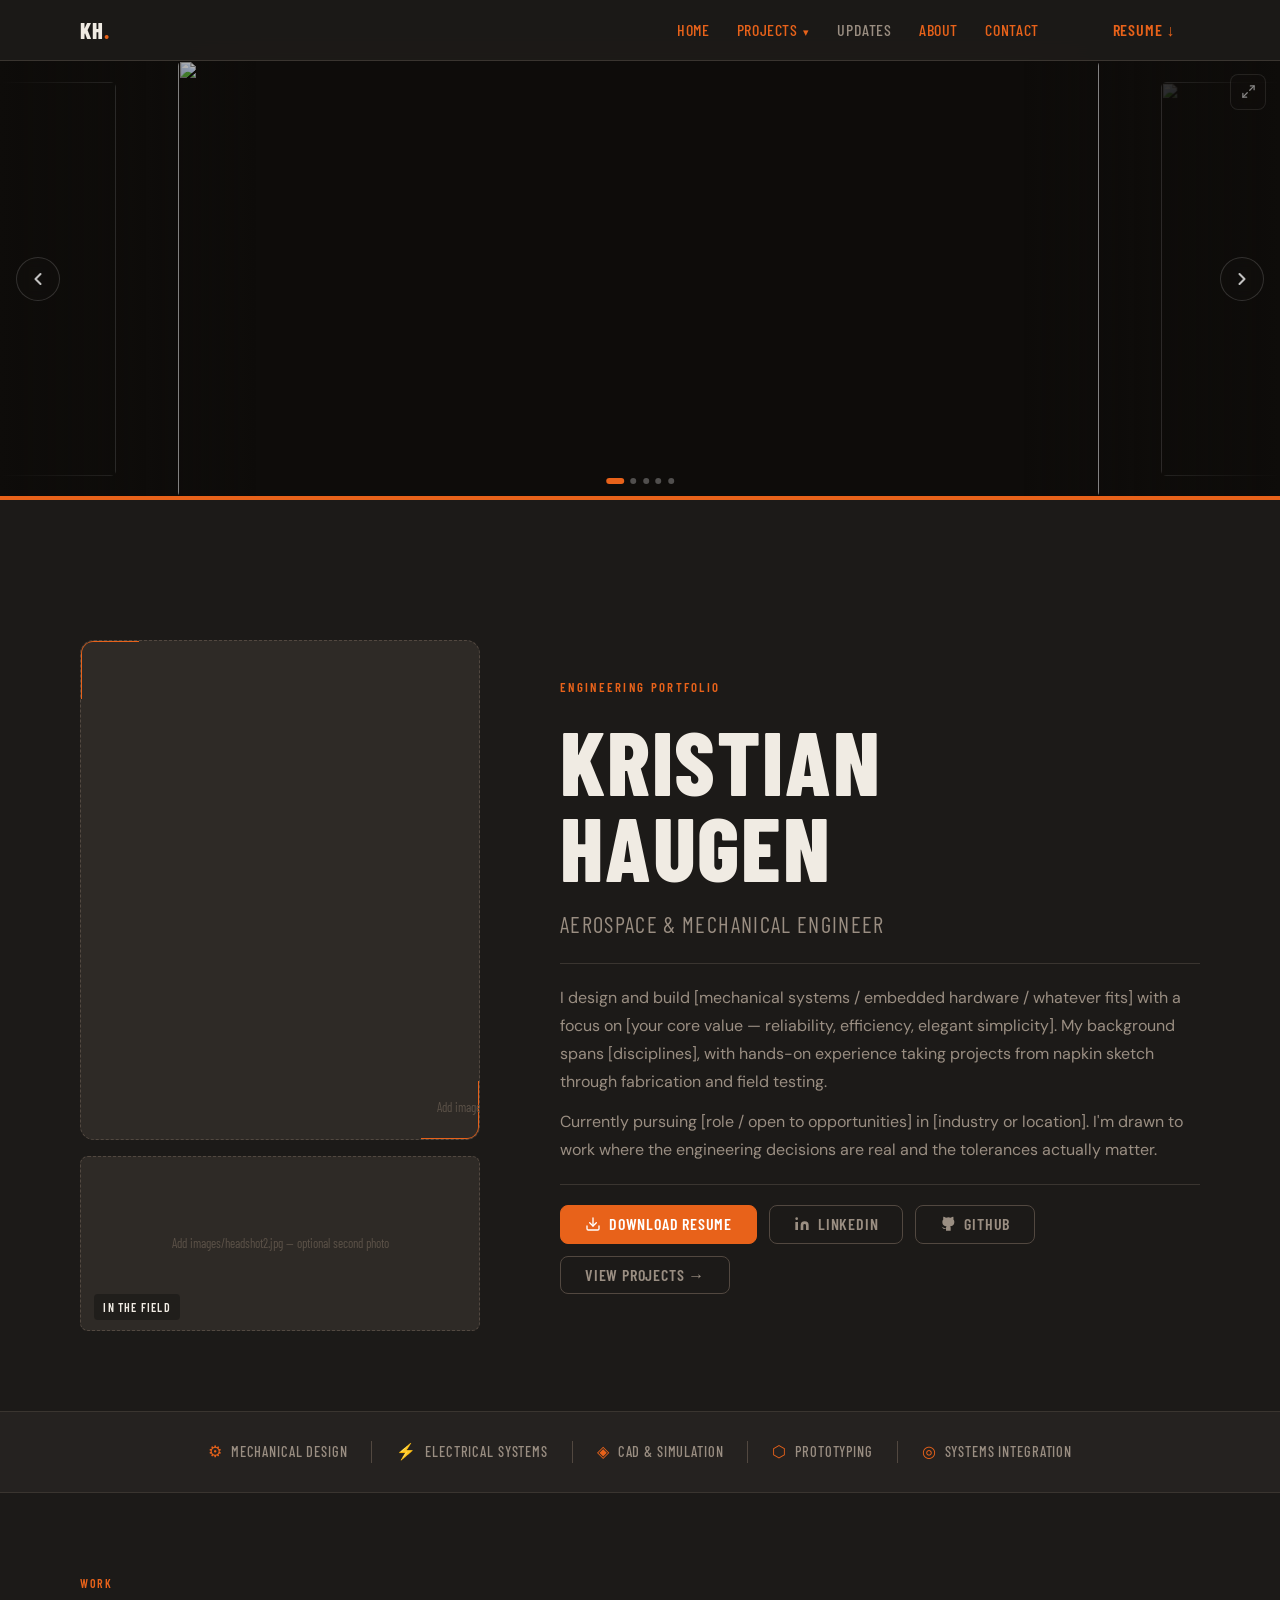
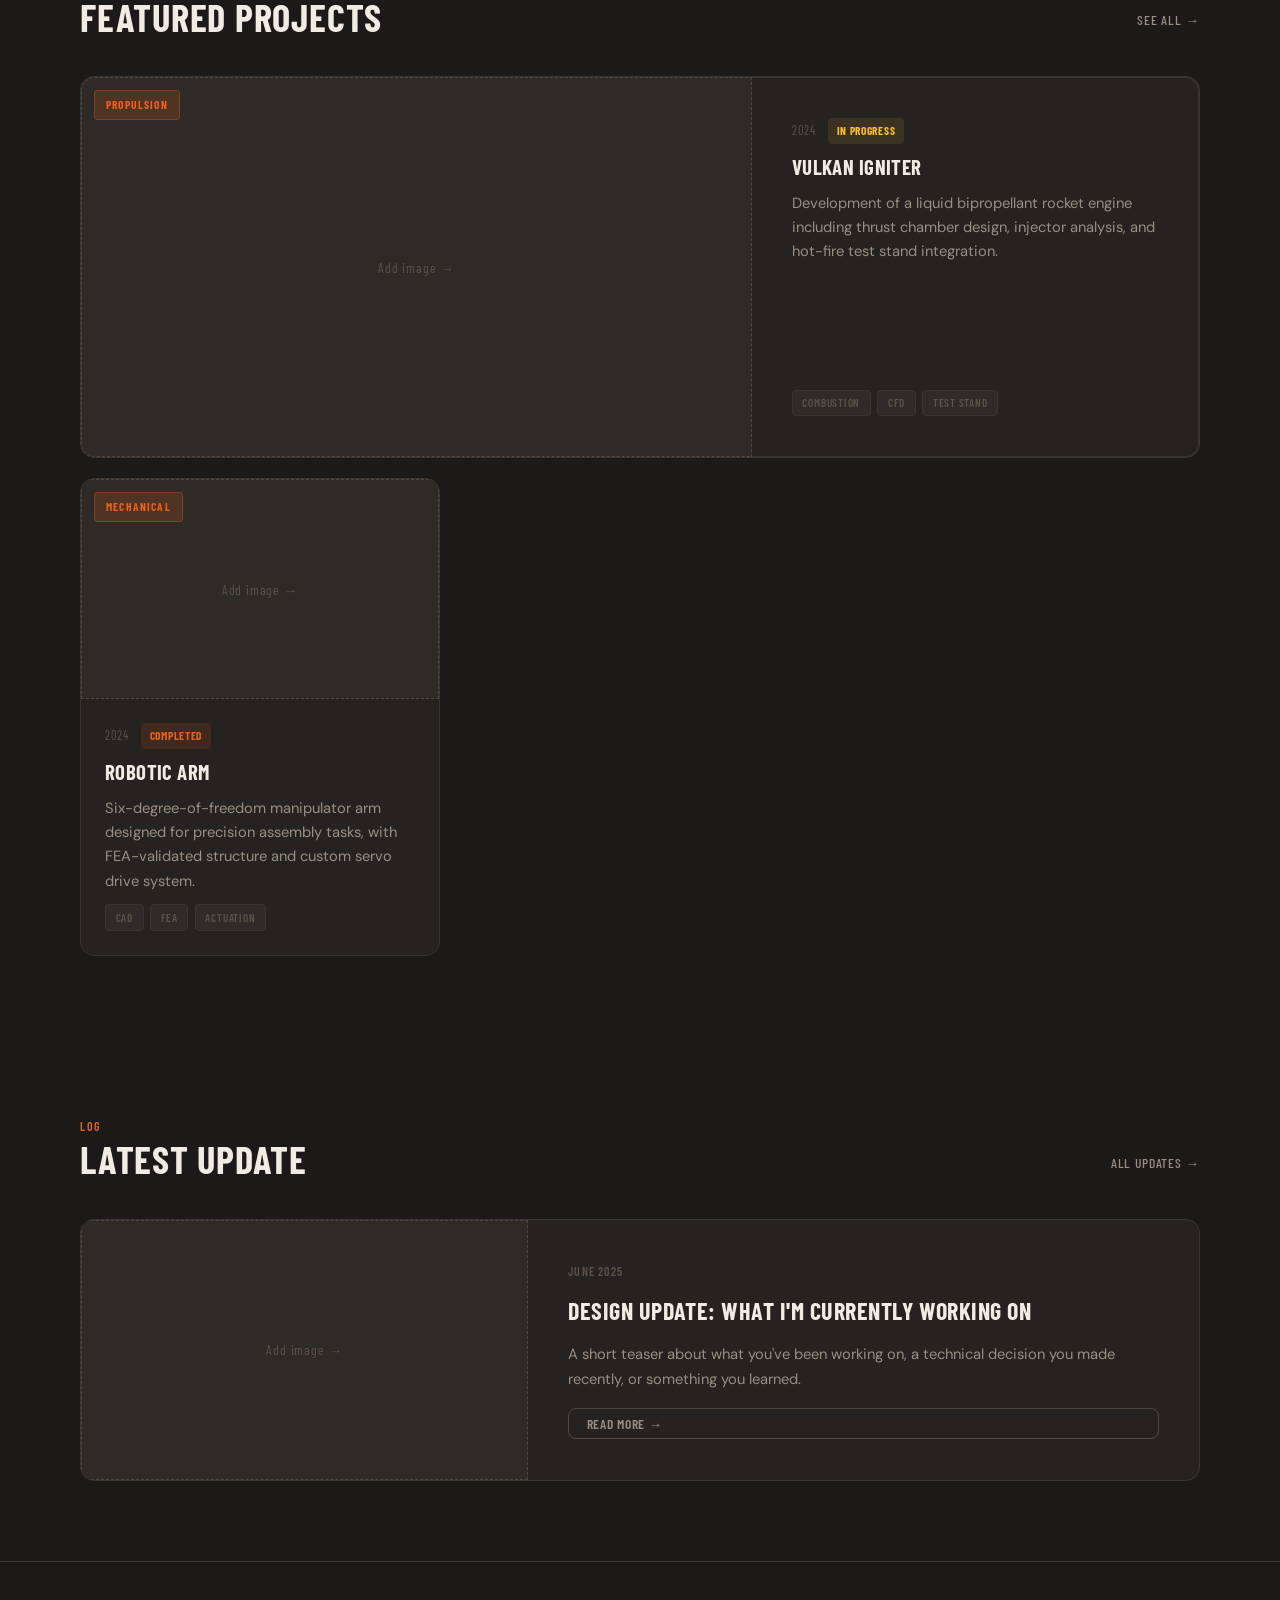
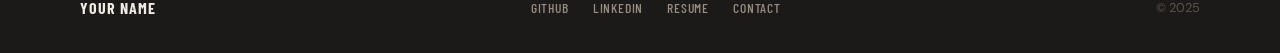
==== commit f25a3a16: "updates to slideshow and contact pages" ====
--- a/index.html
+++ b/index.html
@@ -422,5 +422,6 @@
 
   <script src="main.js"></script>
   <script src="slideshow.js"></script>
+  <script src="featured.js"></script>
 </body>
 </html>
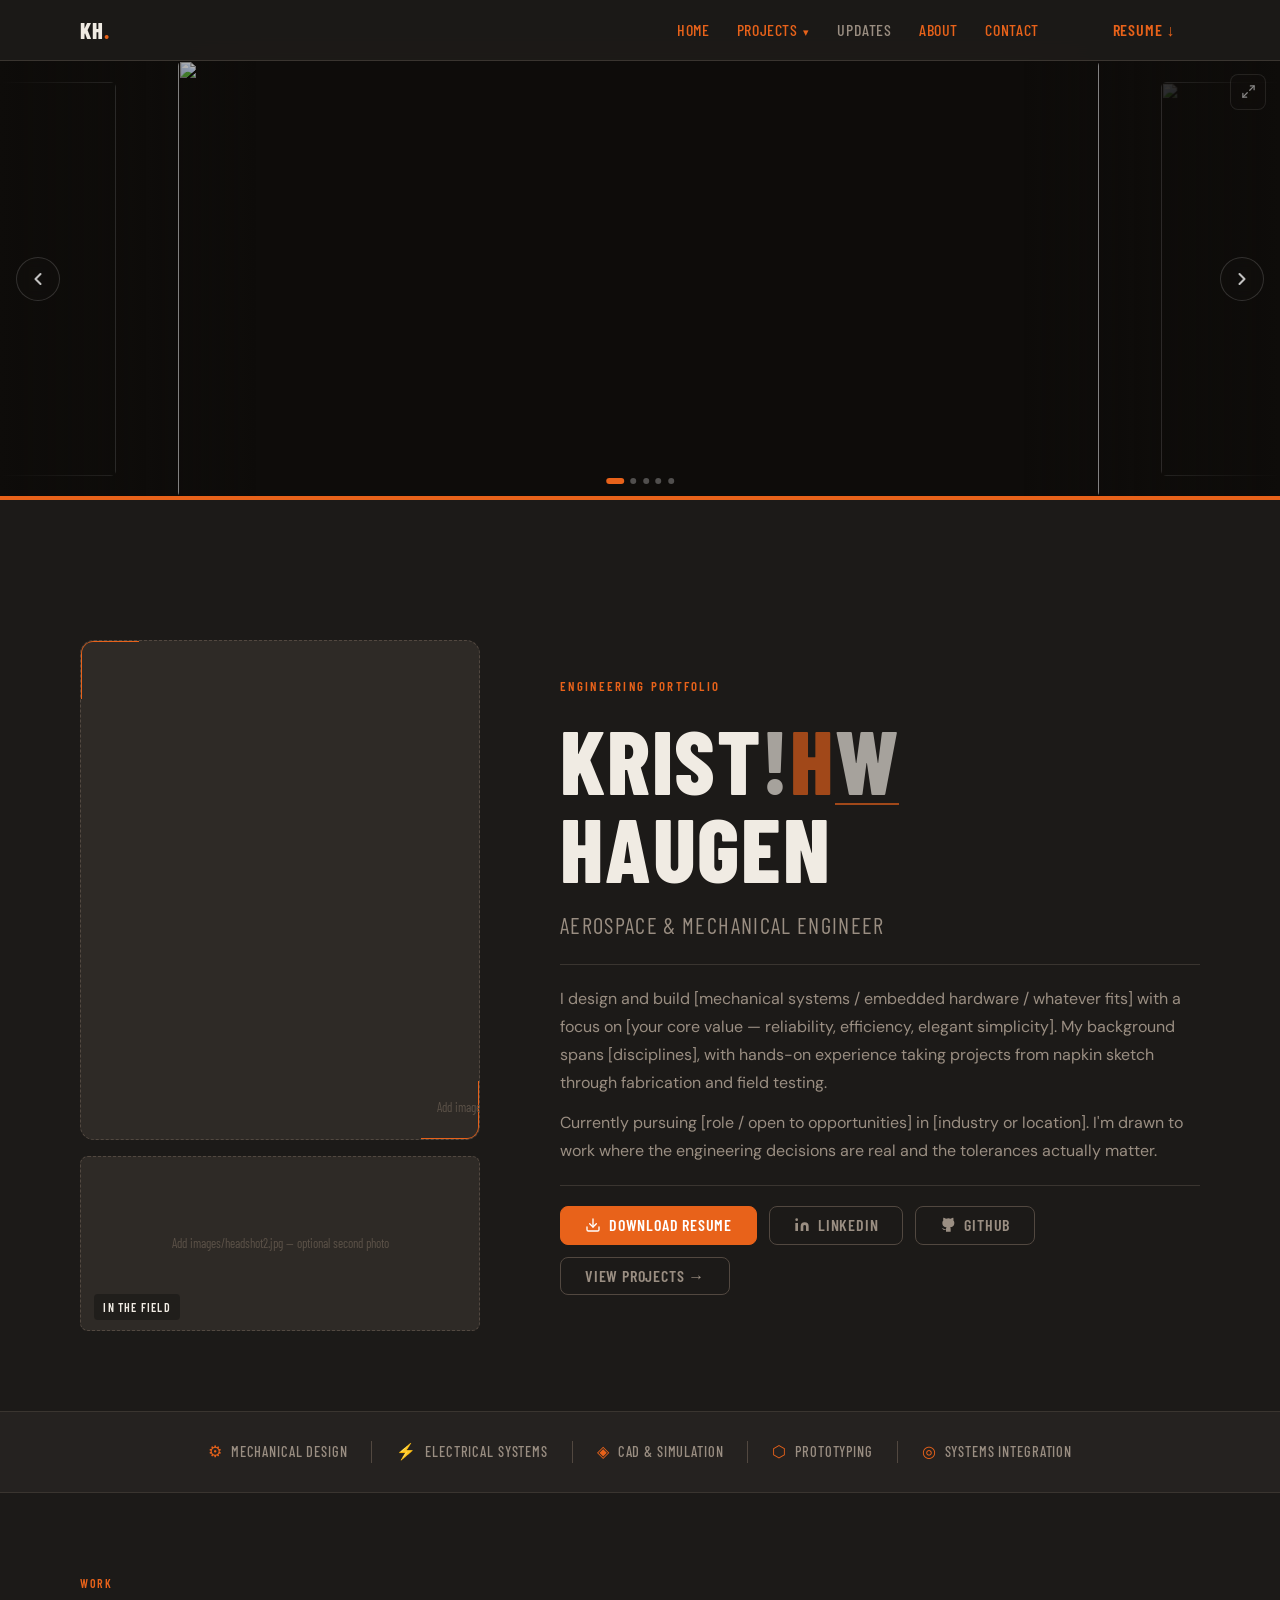
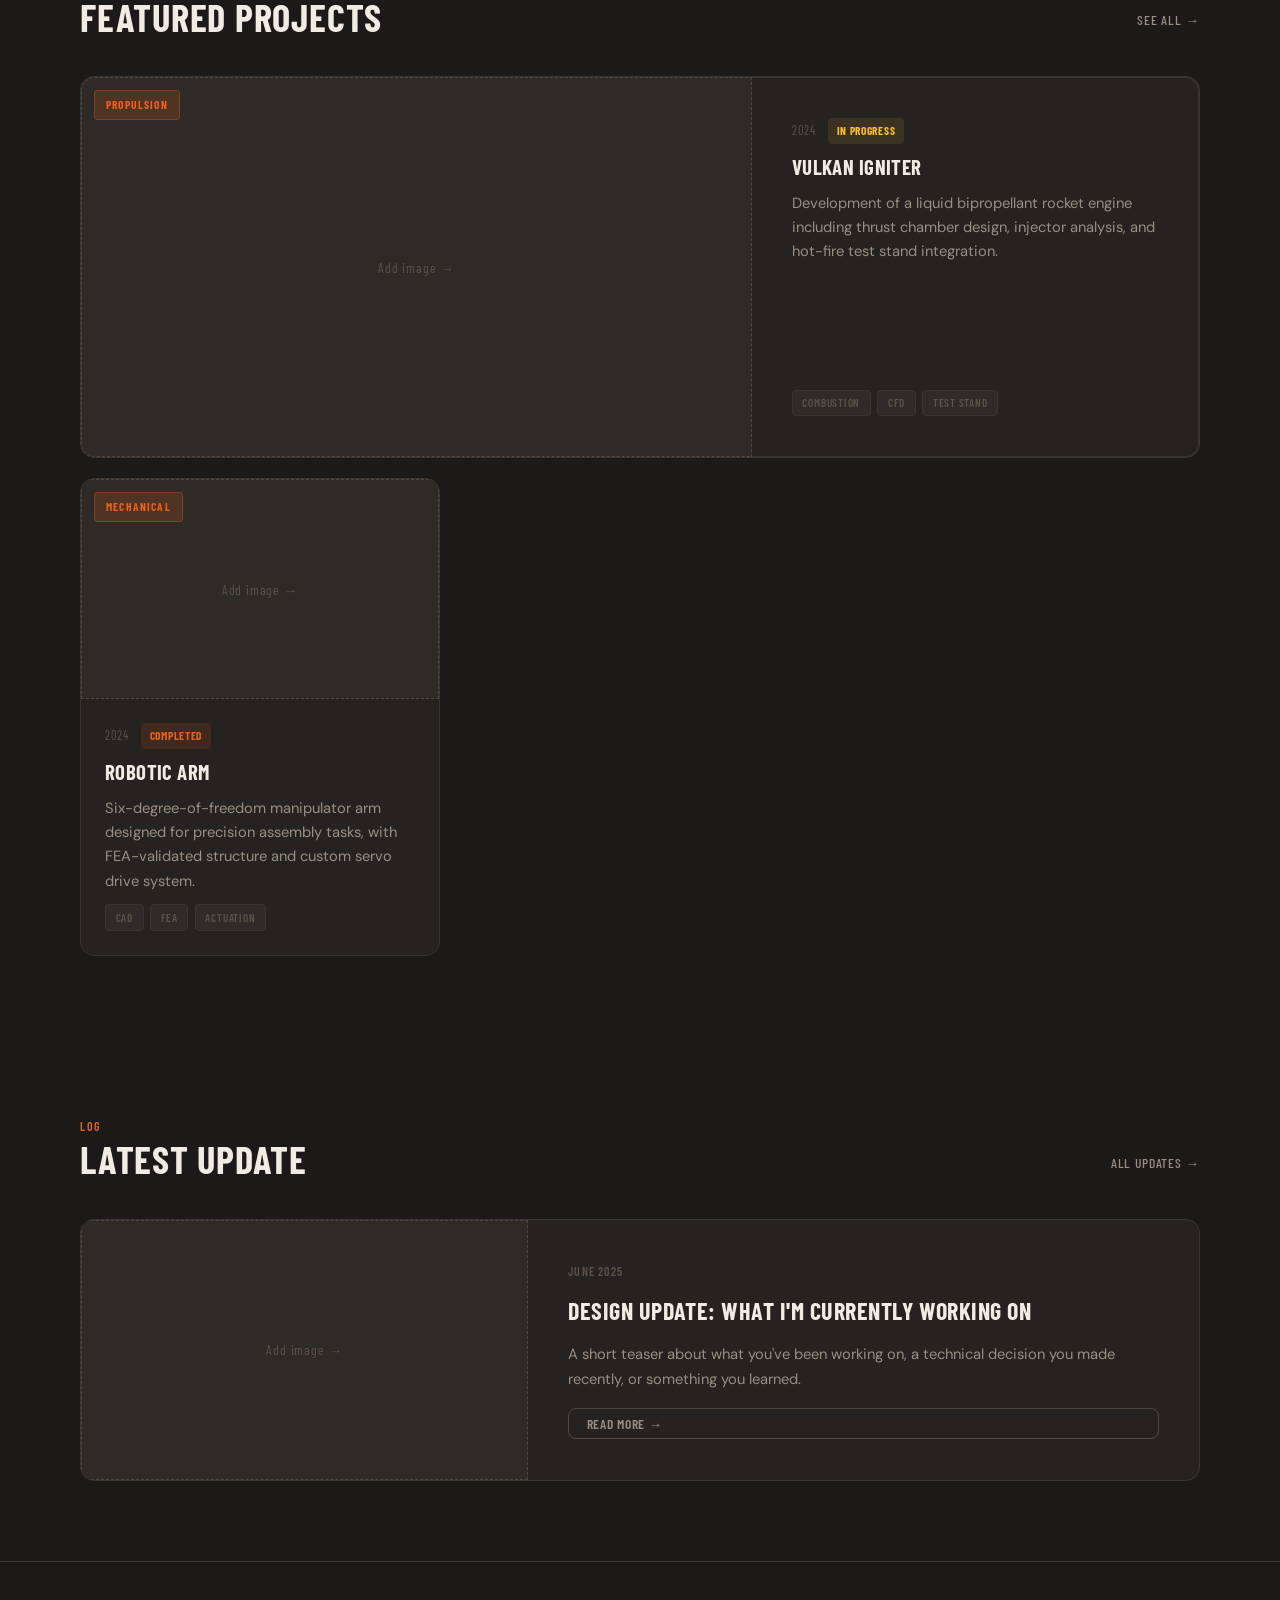
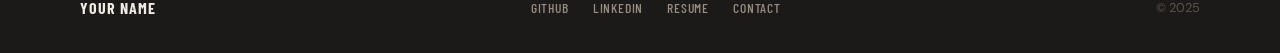
==== commit 1f82eec1: "added text scramble" ====
--- a/index.html
+++ b/index.html
@@ -10,6 +10,7 @@
   <link rel="stylesheet" href="style.css">
   <link rel="stylesheet" href="slideshow.css">
   <link rel="stylesheet" href="featured.css">
+  <link rel="stylesheet" href="title-scramble.css">
 </head>
 <body>
 
@@ -423,5 +424,6 @@
   <script src="main.js"></script>
   <script src="slideshow.js"></script>
   <script src="featured.js"></script>
+  <script src="title-scramble.js"></script>
 </body>
 </html>
--- a/title-scramble.css
+++ b/title-scramble.css
@@ -0,0 +1,52 @@
+/* ═══════════════════════════════════════════════
+   title-scramble.css
+   Companion styles for title-scramble.js.
+   Add to index.html <head> after style.css.
+════════════════════════════════════════════════ */
+
+/* Each character becomes an inline-block span.
+   font/size/weight all inherit from .hero-name
+   so nothing visually changes once the effect ends. */
+.hs-char {
+  display: inline-block;   /* needed so transform works if you extend it */
+  white-space: pre;        /* stops spans collapsing whitespace            */
+  transition: color 40ms linear;
+}
+
+/* While a character is in the scramble phase:
+   slightly dimmer so the random chars feel like
+   "noise" compared to the locked orange → final colour
+   transition on reveal.                              */
+.hs-char.hs-scrambling {
+  opacity: 0.65;
+}
+
+/* Cursor blink on the leading (not-yet-revealed) edge.
+   We highlight the LAST scrambling char briefly with a
+   blinking underline — gives a "type-head" feel.      */
+.hs-char.hs-scrambling:last-of-type {
+  border-bottom: 2px solid var(--accent);
+  animation: hs-blink 160ms step-end infinite;
+}
+
+@keyframes hs-blink {
+  0%, 100% { border-color: var(--accent); }
+  50%       { border-color: transparent;  }
+}
+
+/* Once done the h1 has no leftover inline styles —
+   this rule makes sure .hero-name still renders
+   exactly as designed with no side effects.          */
+.hero-name .hs-char[style=""] {
+  color: inherit;
+}
+
+/* Reduced motion — skip animation, just show name */
+@media (prefers-reduced-motion: reduce) {
+  .hs-char, .hs-char.hs-scrambling {
+    opacity: 1;
+    animation: none;
+    border-bottom: none;
+    transition: none;
+  }
+}
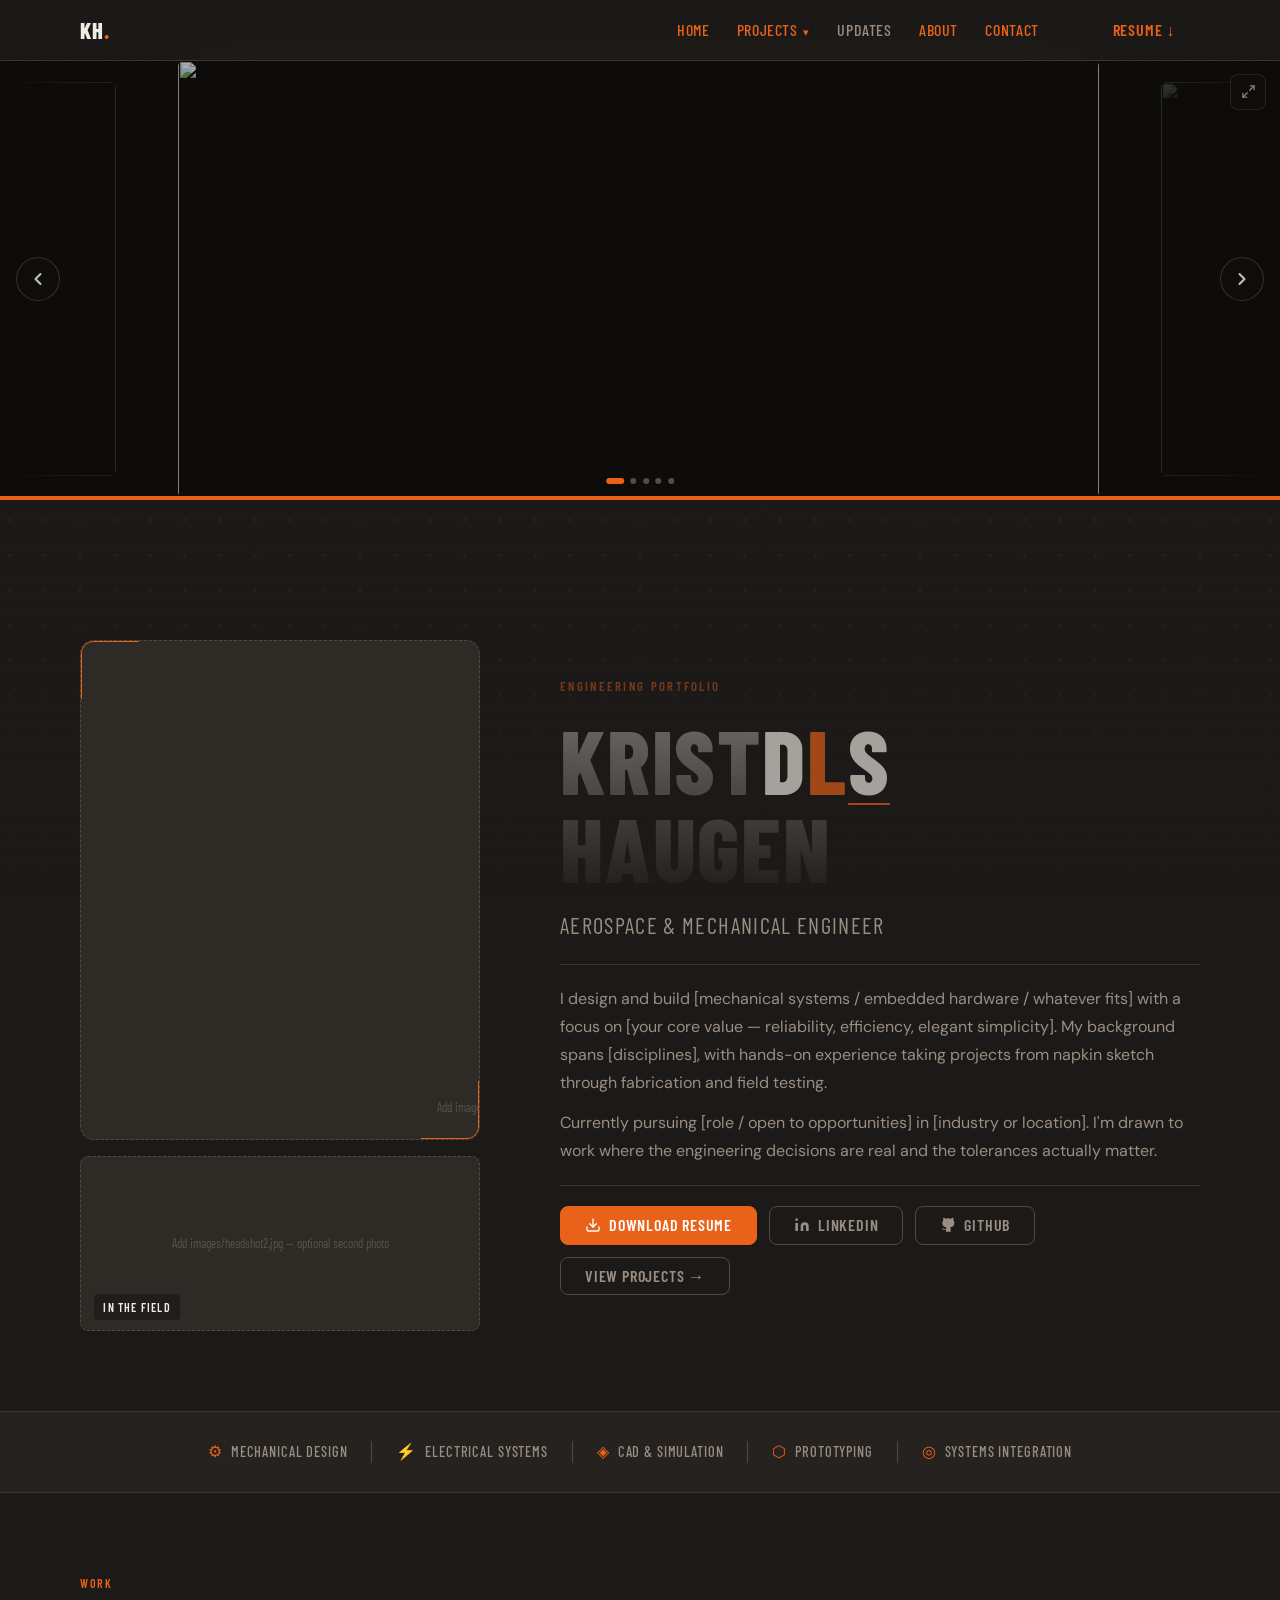
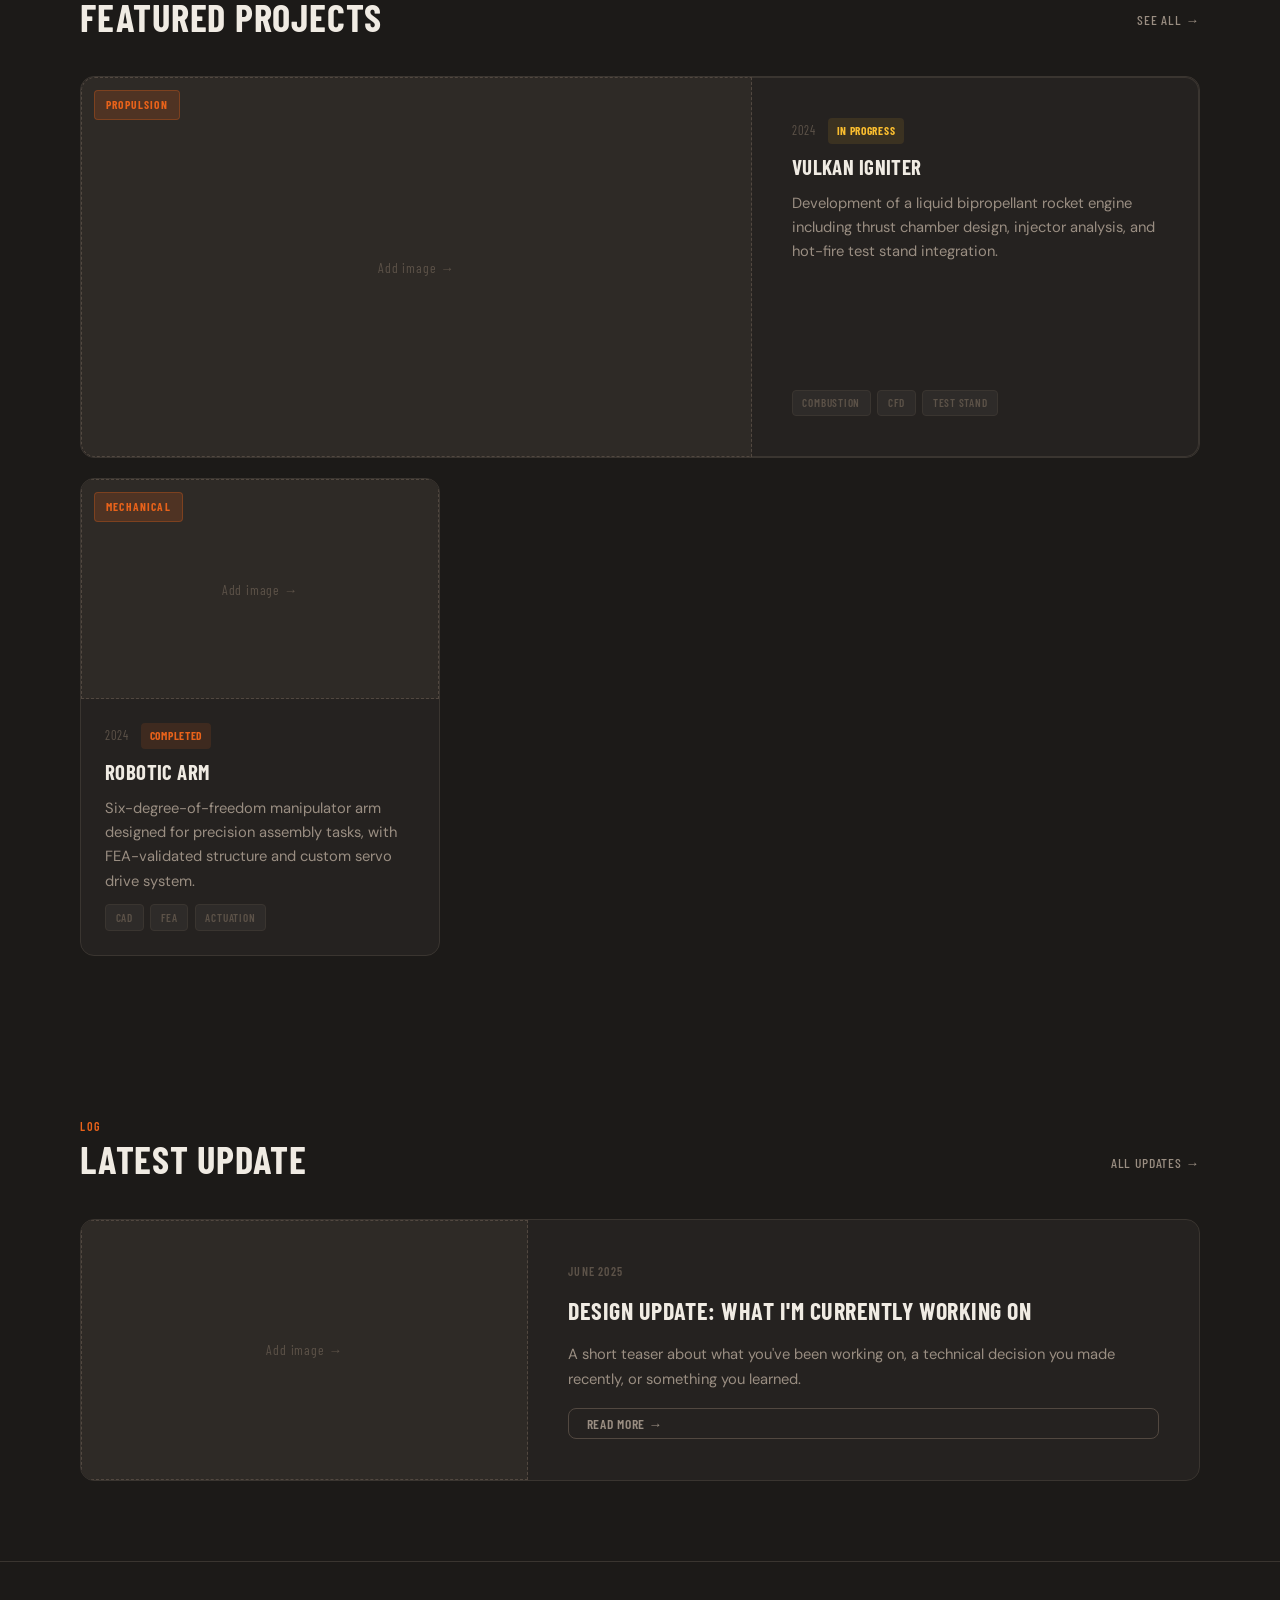
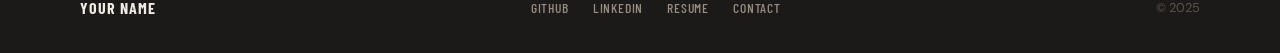
==== commit d8525f1b: "dots" ====
--- a/index.html
+++ b/index.html
@@ -3,7 +3,7 @@
 <head>
   <meta charset="UTF-8">
   <meta name="viewport" content="width=device-width, initial-scale=1.0">
-  <title>Your Name — Engineering Portfolio</title>
+  <title>Kristian Haugen — Engineering Portfolio</title>
   <link rel="preconnect" href="https://fonts.googleapis.com">
   <link rel="preconnect" href="https://fonts.gstatic.com" crossorigin>
   <link href="https://fonts.googleapis.com/css2?family=Barlow+Condensed:wght@300;400;500;600;700;800&family=DM+Sans:wght@300;400;500&display=swap" rel="stylesheet">
@@ -13,6 +13,9 @@
   <link rel="stylesheet" href="title-scramble.css">
 </head>
 <body>
+
+    <!-- Dot grid background — driven by style.css, no JS needed -->
+  <div class="dot-grid" aria-hidden="true"></div>
 
   <!-- ═══════════════════════════════════════
        NAVBAR
--- a/style.css
+++ b/style.css
@@ -47,6 +47,54 @@
   line-height: 1.7;
   -webkit-font-smoothing: antialiased;
 }
+
+/* ── Dot grid background ── */
+.dot-grid {
+  position: fixed;
+  inset: 0;
+  z-index: 0;
+  pointer-events: none;
+
+  /*
+    The grid is a CSS radial-gradient repeated as a pattern.
+    Each cell is GRID_SIZE × GRID_SIZE px.
+    The dot is a circle at the centre of each cell.
+
+    TUNING:
+      --dg-size     px — cell size (gap between dots). Larger = more spread out.
+      --dg-dot      px — dot radius. Keep well below half of --dg-size.
+      --dg-opacity      — 0.0 → 1.0. Start very low (0.06–0.12).
+      --dg-color        — dot colour. Keep as the accent with low opacity.
+  */
+  --dg-size:    35px;
+  --dg-dot:     1.5px;
+  --dg-opacity: 0.12;
+  --dg-color:   rgba(232, 98, 26, var(--dg-opacity));
+
+  background-image: radial-gradient(
+    circle,
+    var(--dg-color) var(--dg-dot),
+    transparent    var(--dg-dot)
+  );
+  background-size: var(--dg-size) var(--dg-size);
+  background-position: center center;
+}
+
+/* Fade the grid out toward the bottom of the page
+   so it doesn't compete with content-heavy sections */
+.dot-grid::after {
+  content: '';
+  position: fixed;
+  inset: 0;
+  pointer-events: none;
+  background: linear-gradient(
+    to bottom,
+    transparent 0%,
+    transparent 45%,
+    var(--bg)   100%
+  );
+}
+
 img { display: block; width: 100%; height: 100%; object-fit: cover; }
 a { color: inherit; text-decoration: none; }
 ul { list-style: none; }
